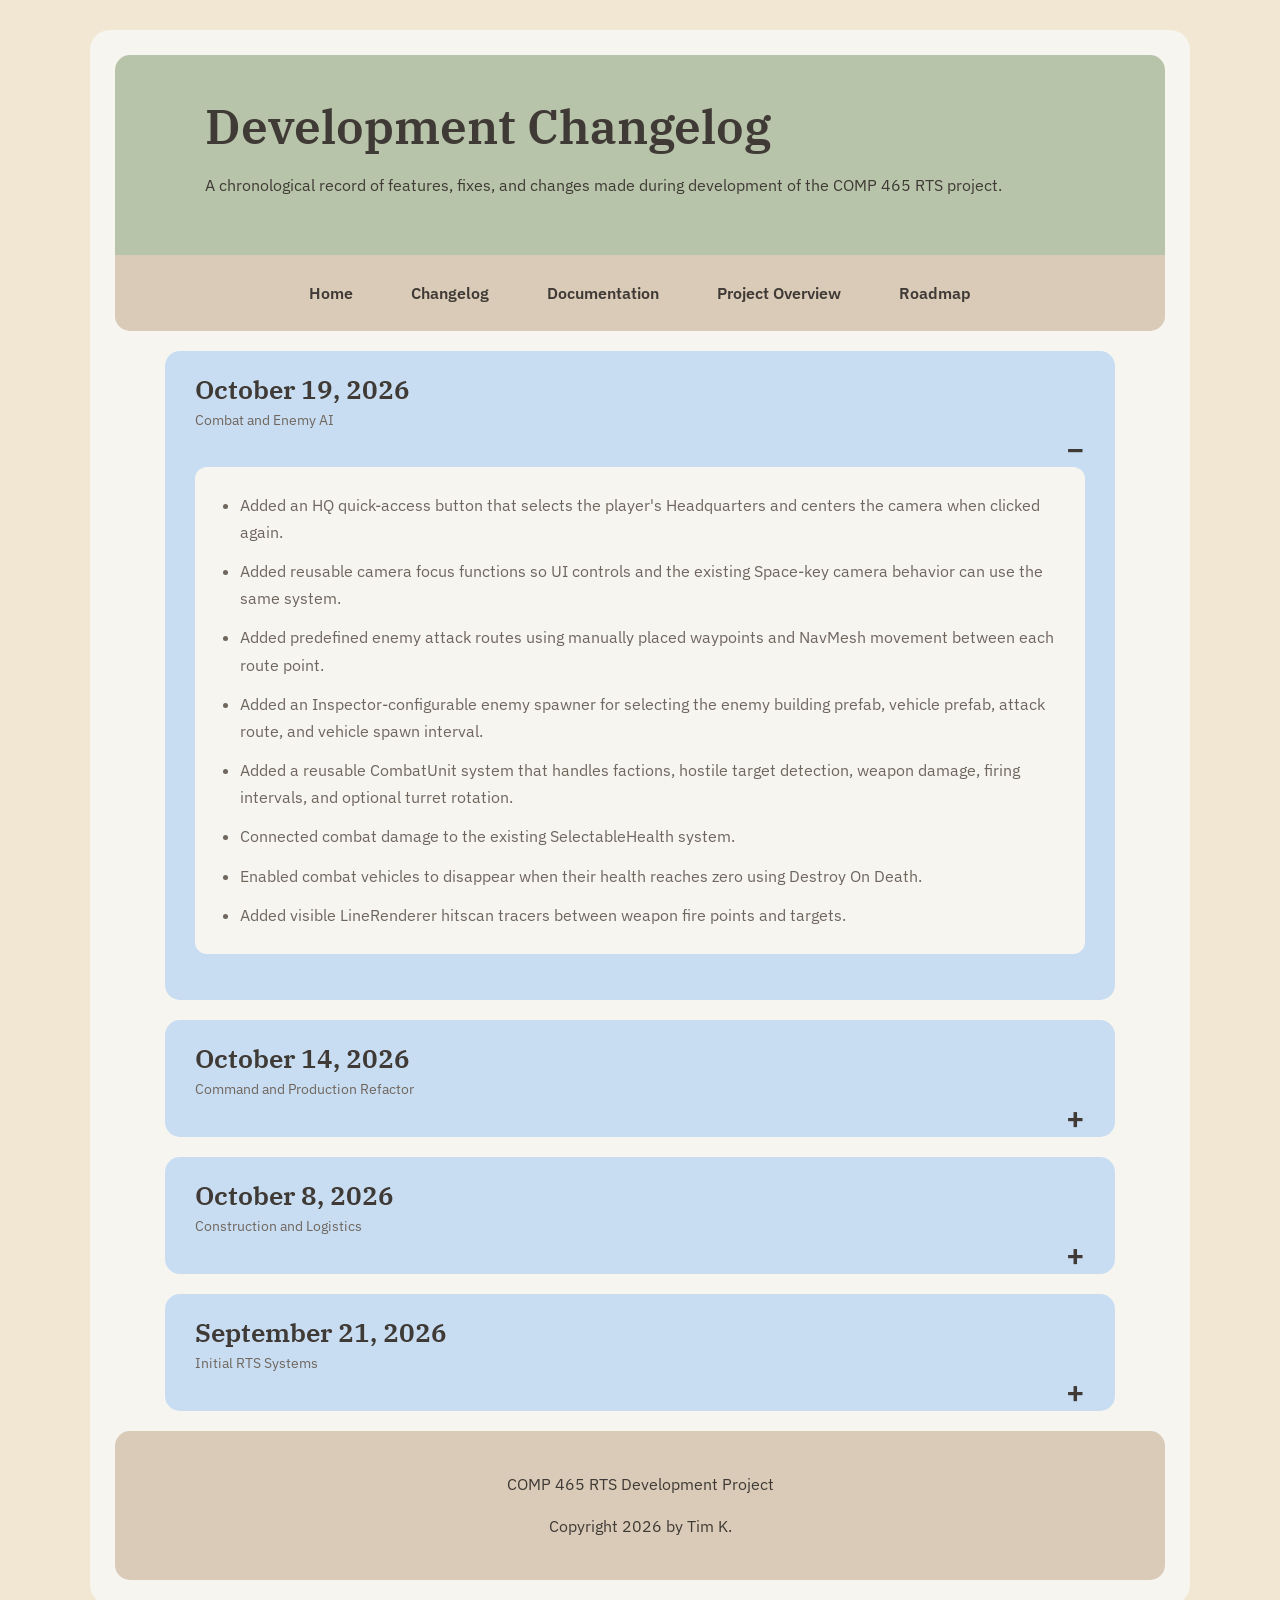
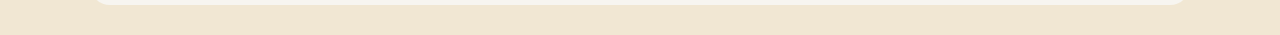
==== changelog.html @ a1710e66 "Add files via upload" ====
<!doctype html>
<html lang="en">
  <head>
    <meta charset="UTF-8" />
    <meta name="viewport" content="width=device-width, initial-scale=1.0" />

    <title>COMP 465 RTS | Changelog</title>

    <link rel="preconnect" href="https://fonts.googleapis.com" />
    <link rel="preconnect" href="https://fonts.gstatic.com" crossorigin />

    <link
      href="https://fonts.googleapis.com/css2?family=IBM+Plex+Sans:wght@400;600&family=IBM+Plex+Serif:wght@500;600&display=swap"
      rel="stylesheet"
    />

    <link rel="stylesheet" href="css/styles.css" />
  </head>

  <body>
    <div class="site-container">
      <header>
        <div class="content-wrap">
          <h1>Development Changelog</h1>

          <p>
            A chronological record of features, fixes, and changes made during
            development of the COMP 465 RTS project.
          </p>
        </div>
      </header>

      <nav>
        <a href="index.html">Home</a>
        <a href="changelog.html">Changelog</a>
        <a href="documentation.html">Documentation</a>
        <a href="project.html">Project Overview</a>
        <a href="roadmap.html">Roadmap</a>
      </nav>

      <main class="page-content">
        <!-- October 19, 2026 -->
        <details class="date-entry" open>
          <summary>
            October 19, 2026
            <span class="date-description">Combat and Enemy AI</span>
          </summary>

          <div class="date-content">
            <ul class="change-list">
              <li>
                Added an HQ quick-access button that selects the player's
                Headquarters and centers the camera when clicked again.
              </li>

              <li>
                Added reusable camera focus functions so UI controls and the
                existing Space-key camera behavior can use the same system.
              </li>

              <li>
                Added predefined enemy attack routes using manually placed
                waypoints and NavMesh movement between each route point.
              </li>

              <li>
                Added an Inspector-configurable enemy spawner for selecting the
                enemy building prefab, vehicle prefab, attack route, and vehicle
                spawn interval.
              </li>

              <li>
                Added a reusable CombatUnit system that handles factions,
                hostile target detection, weapon damage, firing intervals, and
                optional turret rotation.
              </li>

              <li>
                Connected combat damage to the existing SelectableHealth system.
              </li>

              <li>
                Enabled combat vehicles to disappear when their health reaches
                zero using Destroy On Death.
              </li>

              <li>
                Added visible LineRenderer hitscan tracers between weapon fire
                points and targets.
              </li>
            </ul>
          </div>
        </details>

        <!-- October 14, 2026 -->
        <details class="date-entry">
          <summary>
            October 14, 2026
            <span class="date-description"
              >Command and Production Refactor</span
            >
          </summary>

          <div class="date-content">
            <ul class="change-list">
              <li>
                Reworked the command system so the CommandPanelManager only
                manages the shared 3×4 command panel.
              </li>

              <li>
                Added unit-specific command components such as HumveeCommands,
                HDTCommands, FuelTruckCommands, and production-building command
                scripts.
              </li>

              <li>
                Added reusable VehicleCommandsBase and
                ProductionBuildingCommandsBase classes.
              </li>

              <li>
                Refactored VehicleConstruction into a reusable construction
                component instead of storing individual building prefabs in the
                central command manager.
              </li>

              <li>
                Added a reusable BuildingProductionQueue with production time,
                manpower requirements, and physical resource costs.
              </li>

              <li>Added rally-point support to production buildings.</li>

              <li>
                Added production progress and queue information to the selected
                object information panel.
              </li>

              <li>
                Added SelectableInfoData and SelectableHealth components for
                reusable unit and building information.
              </li>

              <li>
                Removed obsolete individual production wrapper scripts after
                converting production buildings to the reusable queue system.
              </li>
            </ul>
          </div>
        </details>

        <!-- October 8, 2026 -->
        <details class="date-entry">
          <summary>
            October 8, 2026
            <span class="date-description">Construction and Logistics</span>
          </summary>

          <div class="date-content">
            <ul class="change-list">
              <li>
                Added a 10×10 world grid for building placement and grid-cell
                occupancy tracking.
              </li>

              <li>
                Added building ghost previews with valid and invalid placement
                feedback.
              </li>

              <li>
                Added vehicle-based construction where the selected vehicle
                drives to the construction location before completing the
                building.
              </li>

              <li>
                Added queued construction orders using Shift-click placement.
              </li>

              <li>
                Added NavMeshObstacle carving to completed buildings while
                keeping placement ghosts non-blocking.
              </li>

              <li>
                Added specialized resource warehouses for Wood, Metal,
                Electronics, Fuel, Water, and Food.
              </li>

              <li>
                Added physical vehicle cargo and warehouse transfer points.
              </li>

              <li>
                Added persistent vehicle logistics routes with visible route
                markers.
              </li>

              <li>
                Added physical resource nodes that vehicles can load resources
                from.
              </li>

              <li>
                Added the top resource display showing stored and in-transit
                physical resources.
              </li>

              <li>
                Added resource hover information showing where stored and
                transported resources are currently located.
              </li>

              <li>
                Added manpower capacity and Barracks-based manpower expansion.
              </li>
            </ul>
          </div>
        </details>

        <!-- September 21, 2026 -->
        <details class="date-entry">
          <summary>
            September 21, 2026
            <span class="date-description">Initial RTS Systems</span>
          </summary>

          <div class="date-content">
            <ul class="change-list">
              <li>
                Created the initial COMP 465 RTS Unity project and playable
                scene.
              </li>

              <li>
                Added RTS camera movement using arrow keys and screen-edge
                scrolling.
              </li>

              <li>
                Added camera zoom and Space-key camera focusing on selected
                units.
              </li>

              <li>Added a baked NavMesh for vehicle movement.</li>

              <li>Added the first controllable Truck vehicle.</li>

              <li>Added single-click and drag-box unit selection.</li>

              <li>
                Added visual selection indicators for selected units and
                buildings.
              </li>

              <li>Added the Headquarters as the first selectable building.</li>

              <li>
                Added early Headquarters vehicle production and rally-point
                functionality.
              </li>

              <li>
                Added the first fixed 3×4 RTS command panel using QWER, ASDF,
                and ZXCV hotkeys.
              </li>
            </ul>
          </div>
        </details>
      </main>

      <footer>
        <div class="content-wrap">
          <p>COMP 465 RTS Development Project</p>
          <p>Copyright 2026 by Tim K.</p>
        </div>
      </footer>
    </div>
  </body>
</html>
---- css/styles.css ----
/*
Color Palette

#C9DDF2 - Ocean Blue
#D9CBB8 - Sand
#B8C4A9 - Sage
#C9A89A - Dusty Clay
#F1E7D3 - Cream
#F7F5F0 - Soft Off-White
*/

/* Global styles
------------------------------------ */

html {
  box-sizing: border-box;
}

*,
*:before,
*:after {
  box-sizing: inherit;
}

body {
  margin: 0;
  padding: 30px;

  font-family: "IBM Plex Sans", sans-serif;

  color: #6f665e;
  background: #f1e7d3;
}

.site-container {
  background: #f7f5f0;

  padding: 25px;

  border-radius: 20px;

  max-width: 1100px;

  margin: 0 auto;
}

.content-wrap {
  max-width: 950px;

  margin: 0 auto;

  padding: 40px;

  overflow: hidden;
}

/* Text
------------------------------------ */

h1,
h2,
h3 {
  font-family: "IBM Plex Serif", serif;
}

h1 {
  font-size: 3em;
  font-weight: 600;

  margin-top: 0;
}

h2 {
  font-size: 2em;
  font-weight: 500;

  margin-top: 0;
}

h3 {
  font-weight: 600;
}

p {
  line-height: 1.6;
}

a {
  color: #4f6679;
}

a:hover {
  color: #2f4558;
}

/* Header
------------------------------------ */

header {
  background: #b8c4a9;

  color: #3f3a35;

  border-radius: 15px 15px 0 0;
}

header h1,
header h2 {
  margin-bottom: 10px;
}

/* Development Notices
------------------------------------ */

.ai-notice,
.purpose-notice {
  margin-top: 20px;
  margin-bottom: 20px;

  background: #f7f5f0;

  border-radius: 12px;
}

.notice-content {
  padding: 25px 30px;
}

.notice-content h2 {
  margin-top: 0;
  margin-bottom: 12px;

  color: #3f3a35;
}

.notice-content p:last-child {
  margin-bottom: 0;
}

/* AI-Assisted Development Notice */

.ai-notice {
  border: 6px solid #a83232;
}

.ai-notice h2 {
  color: #8f2929;
}

/* Project Purpose Notice */

.purpose-notice {
  border: 5px solid #d29419;
}

.purpose-notice h2 {
  color: #9a6810;
}

/* Navigation
------------------------------------ */

nav {
  background: #d9cbb8;

  text-align: center;

  padding: 15px;

  margin-bottom: 20px;

  border-radius: 0 0 15px 15px;
}

nav a {
  display: inline-block;

  margin: 5px 15px;

  padding: 8px 12px;

  text-decoration: none;

  font-weight: 600;

  color: #3f3a35;

  border-radius: 8px;
}

nav a:hover {
  background: #f7f5f0;
}

/* Main Sections
------------------------------------ */

section {
  margin-bottom: 20px;

  border-radius: 15px;
}

.welcome {
  background: #c9ddf2;
}

.links-section {
  background: #d9cbb8;
}

/* Collapsible Date Sections
------------------------------------ */

.page-content {
  max-width: 950px;
  margin: 20px auto;
}

.date-entry {
  background: #c9ddf2;

  margin-bottom: 20px;

  border-radius: 15px;

  overflow: hidden;
}

.date-entry summary {
  cursor: pointer;

  padding: 22px 30px;

  font-family: "IBM Plex Serif", serif;

  font-size: 1.6em;

  font-weight: 600;

  color: #3f3a35;

  list-style: none;

  user-select: none;
}

.date-entry summary::-webkit-details-marker {
  display: none;
}

.date-entry summary::after {
  content: "+";

  float: right;

  font-family: "IBM Plex Sans", sans-serif;

  font-size: 1.2em;

  font-weight: 600;
}

.date-entry[open] summary::after {
  content: "−";
}

.date-entry summary:hover {
  background: rgba(255, 255, 255, 0.25);
}

.date-description {
  display: block;

  margin-top: 5px;

  font-family: "IBM Plex Sans", sans-serif;

  font-size: 0.55em;

  font-weight: 400;

  color: #6f665e;
}

.date-content {
  padding: 0 30px 30px;
}

/* Documentation Feature Sections
------------------------------------ */

.feature {
  background: #f7f5f0;

  padding: 25px;

  margin-top: 20px;

  border-radius: 12px;
}

.feature:first-child {
  margin-top: 0;
}

.feature h3 {
  margin-top: 0;

  color: #3f3a35;
}

/* Changelog
------------------------------------ */

.change-list {
  background: #f7f5f0;

  padding: 25px 25px 25px 45px;

  border-radius: 12px;

  line-height: 1.7;
}

.change-list li {
  margin-bottom: 12px;
}

.change-list li:last-child {
  margin-bottom: 0;
}

/* Homepage Cards
------------------------------------ */

.page-links {
  display: flex;

  gap: 20px;

  flex-wrap: wrap;
}

.page-card {
  flex: 1;

  min-width: 220px;

  padding: 20px;

  background: #f7f5f0;

  border-radius: 12px;

  text-decoration: none;

  color: #6f665e;

  transition:
    transform 0.15s ease,
    box-shadow 0.15s ease;
}

.page-card:hover {
  transform: translateY(-3px);

  box-shadow: 0 5px 12px rgba(0, 0, 0, 0.12);
}

.page-card h3 {
  margin-top: 0;
}

/* Changelog
------------------------------------ */

.changelog {
  background: #c9ddf2;
}

.change-list {
  line-height: 1.7;
}

.change-list li {
  margin-bottom: 12px;
}

/* Documentation
------------------------------------ */

.documentation-cycle {
  background: #c9ddf2;
}

.feature {
  background: #f7f5f0;

  padding: 25px;

  margin-top: 20px;

  border-radius: 12px;
}

.feature h3 {
  margin-top: 0;

  font-size: 1.4em;

  color: #3f3a35;
}

/* Project Overview
------------------------------------ */

.project-section {
  background: #c9ddf2;
}

.project-section.alternate {
  background: #d9cbb8;
}

.project-section ul {
  line-height: 1.8;
}

/* Roadmap
------------------------------------ */

.roadmap-entry {
  margin-bottom: 20px;

  border-radius: 15px;

  overflow: hidden;
}

.roadmap-entry summary {
  cursor: pointer;

  padding: 22px 30px;

  font-family: "IBM Plex Serif", serif;

  font-size: 1.6em;

  font-weight: 600;

  color: #3f3a35;

  list-style: none;

  user-select: none;
}

.roadmap-entry summary::-webkit-details-marker {
  display: none;
}

.roadmap-entry summary::after {
  content: "+";

  float: right;

  font-family: "IBM Plex Sans", sans-serif;

  font-size: 1.2em;
}

.roadmap-entry[open] summary::after {
  content: "−";
}

.roadmap-entry summary:hover {
  background: rgba(255, 255, 255, 0.25);
}

.roadmap-content {
  padding: 0 30px 30px;
}

.roadmap-item {
  background: #f7f5f0;

  padding: 20px 25px;

  margin-top: 15px;

  border-radius: 12px;
}

.roadmap-item:first-child {
  margin-top: 0;
}

.roadmap-item h3 {
  margin-top: 0;

  margin-bottom: 8px;

  color: #3f3a35;
}

.roadmap-item p {
  margin-bottom: 0;
}

/* Roadmap Categories */

.completed-entry {
  background: #b8c4a9;
}

.progress-entry {
  background: #c9ddf2;
}

.priority-entry {
  background: #d9cbb8;
}

.backlog-entry {
  background: #c9ddf2;
}

.future-entry {
  background: #c9a89a;
}

/* Footer
------------------------------------ */

footer {
  background: #d9cbb8;

  color: #3f3a35;

  text-align: center;

  border-radius: 15px;

  margin-bottom: 0;
}

footer .content-wrap {
  padding-top: 25px;
  padding-bottom: 25px;
}

/* Responsive Layout
------------------------------------ */

@media screen and (max-width: 700px) {
  body {
    padding: 10px;
  }

  .site-container {
    padding: 12px;
  }

  .content-wrap {
    padding: 25px;
  }

  h1 {
    font-size: 2.2em;
  }

  h2 {
    font-size: 1.6em;
  }

  nav a {
    display: block;

    margin: 5px 0;
  }

  .page-links {
    display: block;
  }

  .page-card {
    display: block;

    margin-bottom: 15px;
  }
}
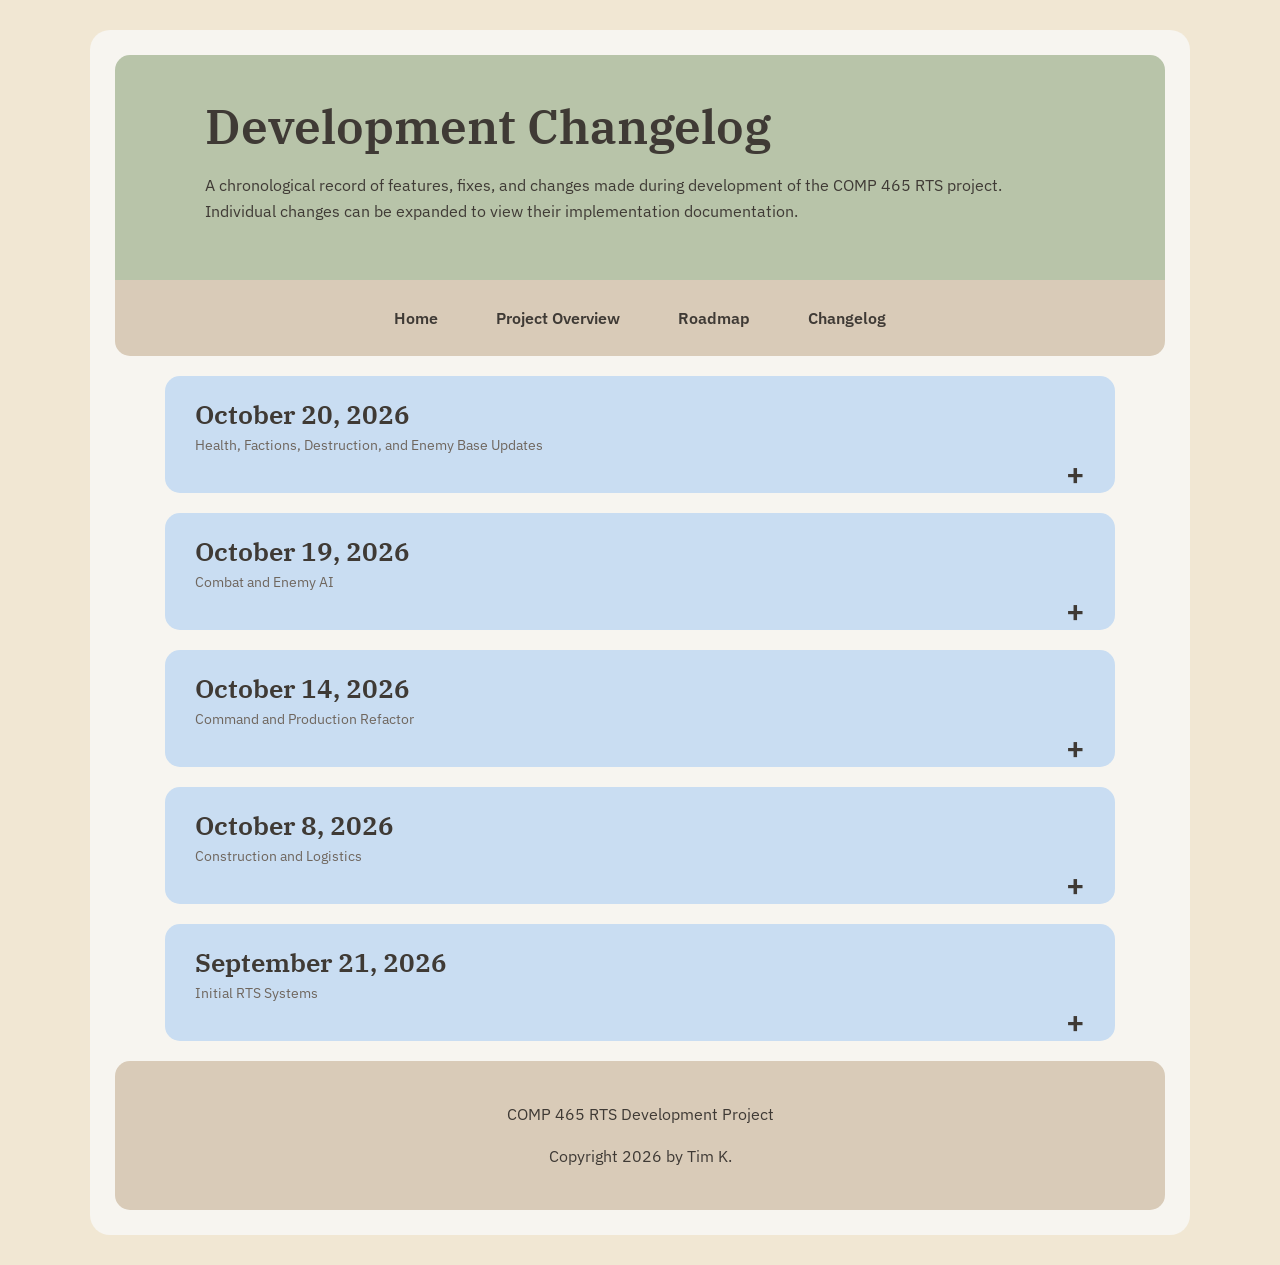
==== commit 430d6ee8: "Combine changelog and implementation docs Move feature documentation into expandable changelog entri" ====
--- a/changelog.html
+++ b/changelog.html
@@ -15,6 +15,58 @@
     />
 
     <link rel="stylesheet" href="css/styles.css" />
+
+    <style>
+      .change-entry {
+        background: #f7f5f0;
+        margin-top: 15px;
+        border-radius: 12px;
+        overflow: hidden;
+      }
+
+      .change-entry:first-child {
+        margin-top: 0;
+      }
+
+      .date-entry .change-entry > summary {
+        padding: 18px 20px;
+        font-family: "IBM Plex Sans", sans-serif;
+        font-size: 1.05em;
+        font-weight: 600;
+        color: #3f3a35;
+        cursor: pointer;
+        list-style: none;
+      }
+
+      .date-entry .change-entry > summary::-webkit-details-marker {
+        display: none;
+      }
+
+      .date-entry .change-entry > summary::after {
+        content: "+";
+        float: right;
+        font-family: "IBM Plex Sans", sans-serif;
+        font-size: 1.1em;
+        font-weight: 600;
+      }
+
+      .date-entry .change-entry[open] > summary::after {
+        content: "−";
+      }
+
+      .date-entry .change-entry > summary:hover {
+        background: rgba(201, 221, 242, 0.3);
+      }
+
+      .change-documentation {
+        padding: 0 20px 20px;
+        line-height: 1.7;
+      }
+
+      .change-documentation p:last-child {
+        margin-bottom: 0;
+      }
+    </style>
   </head>
 
   <body>
@@ -25,70 +77,407 @@
 
           <p>
             A chronological record of features, fixes, and changes made during
-            development of the COMP 465 RTS project.
+            development of the COMP 465 RTS project. Individual changes can be
+            expanded to view their implementation documentation.
           </p>
         </div>
       </header>
 
       <nav>
         <a href="index.html">Home</a>
-        <a href="changelog.html">Changelog</a>
-        <a href="documentation.html">Documentation</a>
         <a href="project.html">Project Overview</a>
         <a href="roadmap.html">Roadmap</a>
+        <a href="changelog.html">Changelog</a>
       </nav>
 
       <main class="page-content">
+        <!-- October 20, 2026 -->
+        <details class="date-entry">
+          <summary>
+            October 20, 2026
+            <span class="date-description">
+              Health, Factions, Destruction, and Enemy Base Updates
+            </span>
+          </summary>
+
+          <div class="date-content">
+            <details class="change-entry">
+              <summary>Added World-Space Health Bars</summary>
+
+              <div class="change-documentation">
+                <p>
+                  Vehicles and buildings now use reusable world-space health
+                  bars connected to SelectableHealth.
+                </p>
+
+                <p>
+                  Health bars remain hidden while an object is at full health
+                  and automatically appear after the object takes damage. The
+                  remaining health is displayed in green while missing health is
+                  displayed in red.
+                </p>
+
+                <p>
+                  The bars use a World Space Canvas and remain horizontally
+                  aligned with the camera so they are readable throughout the
+                  battlefield.
+                </p>
+              </div>
+            </details>
+
+            <details class="change-entry">
+              <summary>Updated Selected Object Health Display</summary>
+
+              <div class="change-documentation">
+                <p>
+                  The SelectedInfoPanel health display was updated to use the
+                  same red and green health representation as the world-space
+                  health bars.
+                </p>
+
+                <p>
+                  The green health image now changes width using RectTransform
+                  anchors instead of Unity's Filled Image mode. This allows the
+                  cleaner UISprite using the Simple image type to be retained.
+                </p>
+              </div>
+            </details>
+
+            <details class="change-entry">
+              <summary>Updated Production Progress Bar</summary>
+
+              <div class="change-documentation">
+                <p>
+                  The production progress bar now uses the same anchor-based
+                  resizing approach as the health interface.
+                </p>
+
+                <p>
+                  This allows the production fill to use a Simple UISprite
+                  instead of changing back to Unity's Filled image type during
+                  runtime.
+                </p>
+              </div>
+            </details>
+
+            <details class="change-entry">
+              <summary>Moved Faction Ownership to SelectableUnit</summary>
+
+              <div class="change-documentation">
+                <p>
+                  Faction ownership was moved out of CombatUnit and into
+                  SelectableUnit.
+                </p>
+
+                <p>
+                  Every selectable object can now be assigned to the Player,
+                  Enemy, or Neutral faction regardless of whether that object
+                  has combat capabilities.
+                </p>
+
+                <p>
+                  This separates ownership from combat behavior. CombatUnit now
+                  represents whether an object can fight, while SelectableUnit
+                  determines who owns the object.
+                </p>
+              </div>
+            </details>
+
+            <details class="change-entry">
+              <summary>Added Enemy and Neutral Selection Rules</summary>
+
+              <div class="change-documentation">
+                <p>
+                  Enemy and Neutral objects can now be selected and inspected by
+                  the player without becoming controllable.
+                </p>
+
+                <p>
+                  CommandPanelManager prevents non-player objects from exposing
+                  player commands, while UnitCommandManager filters movement,
+                  logistics, and route commands so only Player-owned vehicles
+                  respond.
+                </p>
+
+                <p>
+                  Resource nodes can therefore remain Neutral, enemy vehicles
+                  can be inspected, and enemy buildings can use the same
+                  selection system as player structures.
+                </p>
+              </div>
+            </details>
+
+            <details class="change-entry">
+              <summary>Expanded Combat Targeting to Buildings</summary>
+
+              <div class="change-documentation">
+                <p>
+                  Combat targeting no longer requires the target to also have a
+                  CombatUnit component.
+                </p>
+
+                <p>
+                  A valid target now uses SelectableHealth and SelectableUnit.
+                  CombatUnit checks the faction stored on SelectableUnit to
+                  determine whether the object is hostile.
+                </p>
+
+                <p>
+                  This allows enemy vehicles to attack Player-owned buildings
+                  without giving every building a weapon or CombatUnit
+                  component.
+                </p>
+              </div>
+            </details>
+
+            <details class="change-entry">
+              <summary>Added Manpower Release When Units Are Destroyed</summary>
+
+              <div class="change-documentation">
+                <p>
+                  Produced units now receive manpower tracking when production
+                  completes.
+                </p>
+
+                <p>
+                  When one of those units is destroyed, its manpower cost is
+                  removed from manpowerUsed. This returns the consumed manpower
+                  capacity to the player.
+                </p>
+
+                <p>
+                  Enemy-spawned units do not use the Player manpower system
+                  because they are not registered through the Player production
+                  queue.
+                </p>
+              </div>
+            </details>
+
+            <details class="change-entry">
+              <summary>
+                Updated Barracks Destruction and Manpower Capacity
+              </summary>
+
+              <div class="change-documentation">
+                <p>
+                  Barracks now remove their manpower-cap increase when they are
+                  destroyed.
+                </p>
+
+                <p>
+                  ResourceManager was also updated so the manpower cap can fall
+                  below currently used manpower. Existing units remain alive,
+                  but additional production is blocked until manpower usage
+                  falls back below the available capacity.
+                </p>
+
+                <p>
+                  For example, destroying a Barracks while using 22 manpower can
+                  immediately change the display from 22 / 22 to 22 / 12.
+                </p>
+              </div>
+            </details>
+
+            <details class="change-entry">
+              <summary>Verified Resource Cleanup on Destruction</summary>
+
+              <div class="change-documentation">
+                <p>
+                  Destruction behavior was tested for both cargo vehicles and
+                  resource warehouses.
+                </p>
+
+                <p>
+                  Resources carried by a destroyed vehicle are automatically
+                  removed from the top bar's In Transit total because the
+                  VehicleCargo object no longer exists.
+                </p>
+
+                <p>
+                  Resources stored inside a destroyed warehouse are likewise
+                  removed from the Stored resource totals.
+                </p>
+              </div>
+            </details>
+
+            <details class="change-entry">
+              <summary>
+                Converted Enemy Spawner Into a Destructible Building
+              </summary>
+
+              <div class="change-documentation">
+                <p>
+                  EnemySpawner was moved onto the enemy production building
+                  itself instead of existing as a separate object that creates a
+                  building.
+                </p>
+
+                <p>
+                  The building continuously produces enemy vehicles and assigns
+                  them to the configured EnemyAttackRoute.
+                </p>
+
+                <p>
+                  When the building reaches zero health, spawning stops. If
+                  Destroy On Death is enabled, destroying the building also
+                  destroys the EnemySpawner component with it. Enemy vehicles
+                  that were already created continue following their assigned
+                  attack route.
+                </p>
+              </div>
+            </details>
+
+            <details class="change-entry">
+              <summary>Updated Weapon Tracer Material</summary>
+
+              <div class="change-documentation">
+                <p>
+                  The combat tracer was updated to use a compatible Universal
+                  Render Pipeline material.
+                </p>
+
+                <p>
+                  The corrected material prevents the LineRenderer from
+                  appearing magenta when its shader is unsupported. The current
+                  weapon tracer is displayed in yellow.
+                </p>
+              </div>
+            </details>
+          </div>
+        </details>
+
         <!-- October 19, 2026 -->
-        <details class="date-entry" open>
+        <details class="date-entry">
           <summary>
             October 19, 2026
             <span class="date-description">Combat and Enemy AI</span>
           </summary>
 
           <div class="date-content">
-            <ul class="change-list">
-              <li>
-                Added an HQ quick-access button that selects the player's
-                Headquarters and centers the camera when clicked again.
-              </li>
-
-              <li>
-                Added reusable camera focus functions so UI controls and the
-                existing Space-key camera behavior can use the same system.
-              </li>
-
-              <li>
-                Added predefined enemy attack routes using manually placed
-                waypoints and NavMesh movement between each route point.
-              </li>
-
-              <li>
-                Added an Inspector-configurable enemy spawner for selecting the
-                enemy building prefab, vehicle prefab, attack route, and vehicle
-                spawn interval.
-              </li>
-
-              <li>
-                Added a reusable CombatUnit system that handles factions,
-                hostile target detection, weapon damage, firing intervals, and
-                optional turret rotation.
-              </li>
-
-              <li>
-                Connected combat damage to the existing SelectableHealth system.
-              </li>
-
-              <li>
-                Enabled combat vehicles to disappear when their health reaches
-                zero using Destroy On Death.
-              </li>
-
-              <li>
-                Added visible LineRenderer hitscan tracers between weapon fire
-                points and targets.
-              </li>
-            </ul>
+            <details class="change-entry">
+              <summary>Added Headquarters Quick Access</summary>
+
+              <div class="change-documentation">
+                <p>
+                  A quick-access button was added to the bottom HUD to provide
+                  faster access to the player's Headquarters.
+                </p>
+
+                <p>
+                  The first click searches UnitSelectionManager for a selectable
+                  Headquarters and makes it the active selection. If the
+                  Headquarters is already the only selected object, clicking the
+                  button again centers the RTS camera on it.
+                </p>
+
+                <p>
+                  RTSCameraController was updated with reusable focus methods so
+                  both UI buttons and the existing Space-key behavior can use
+                  the same camera-centering system.
+                </p>
+              </div>
+            </details>
+
+            <details class="change-entry">
+              <summary>Added Enemy Attack Routes</summary>
+
+              <div class="change-documentation">
+                <p>
+                  A predefined enemy attack-route system was added to provide
+                  reliable long-distance enemy movement.
+                </p>
+
+                <p>
+                  EnemyAttackRoute reads child waypoint objects in Hierarchy
+                  order. EnemyRouteFollower then moves a NavMeshAgent from one
+                  waypoint to the next until the route is complete.
+                </p>
+
+                <p>
+                  This allows the overall strategic path to be manually defined
+                  while still allowing NavMesh to handle smaller navigation
+                  decisions between route points.
+                </p>
+              </div>
+            </details>
+
+            <details class="change-entry">
+              <summary>Added Enemy Vehicle Spawning</summary>
+
+              <div class="change-documentation">
+                <p>
+                  EnemySpawner was introduced to continuously generate enemy
+                  vehicle forces at a configurable interval.
+                </p>
+
+                <p>
+                  When a vehicle is instantiated, the spawner finds its
+                  EnemyRouteFollower and assigns the configured
+                  EnemyAttackRoute.
+                </p>
+              </div>
+            </details>
+
+            <details class="change-entry">
+              <summary>Added the CombatUnit System</summary>
+
+              <div class="change-documentation">
+                <p>
+                  CombatUnit was created as a reusable combat component for
+                  armed units.
+                </p>
+
+                <p>
+                  It handles hostile target detection, weapon timing, damage,
+                  targeting range, optional turret rotation, and weapon tracer
+                  display.
+                </p>
+
+                <p>
+                  Units periodically search nearby colliders and select the
+                  closest valid hostile target within range.
+                </p>
+              </div>
+            </details>
+
+            <details class="change-entry">
+              <summary>Connected Combat to SelectableHealth</summary>
+
+              <div class="change-documentation">
+                <p>
+                  Combat uses the existing SelectableHealth component rather
+                  than maintaining a separate combat health system.
+                </p>
+
+                <p>
+                  Weapon attacks call TakeDamage on the target. Objects with
+                  Destroy On Death enabled are destroyed when their health
+                  reaches zero.
+                </p>
+              </div>
+            </details>
+
+            <details class="change-entry">
+              <summary>Added Weapon Tracers</summary>
+
+              <div class="change-documentation">
+                <p>
+                  A LineRenderer tracer was added to make automatic weapon fire
+                  easier to identify.
+                </p>
+
+                <p>
+                  Damage is applied immediately to the selected target while the
+                  LineRenderer briefly displays the path between the weapon's
+                  FirePoint and the target.
+                </p>
+
+                <p>
+                  Tracer width and duration are Inspector-adjustable so future
+                  weapons can use different visual characteristics.
+                </p>
+              </div>
+            </details>
           </div>
         </details>
 
@@ -96,57 +485,108 @@
         <details class="date-entry">
           <summary>
             October 14, 2026
-            <span class="date-description"
-              >Command and Production Refactor</span
-            >
+            <span class="date-description">
+              Command and Production Refactor
+            </span>
           </summary>
 
           <div class="date-content">
-            <ul class="change-list">
-              <li>
-                Reworked the command system so the CommandPanelManager only
-                manages the shared 3×4 command panel.
-              </li>
-
-              <li>
-                Added unit-specific command components such as HumveeCommands,
-                HDTCommands, FuelTruckCommands, and production-building command
-                scripts.
-              </li>
-
-              <li>
-                Added reusable VehicleCommandsBase and
-                ProductionBuildingCommandsBase classes.
-              </li>
-
-              <li>
-                Refactored VehicleConstruction into a reusable construction
-                component instead of storing individual building prefabs in the
-                central command manager.
-              </li>
-
-              <li>
-                Added a reusable BuildingProductionQueue with production time,
-                manpower requirements, and physical resource costs.
-              </li>
-
-              <li>Added rally-point support to production buildings.</li>
-
-              <li>
-                Added production progress and queue information to the selected
-                object information panel.
-              </li>
-
-              <li>
-                Added SelectableInfoData and SelectableHealth components for
-                reusable unit and building information.
-              </li>
-
-              <li>
-                Removed obsolete individual production wrapper scripts after
-                converting production buildings to the reusable queue system.
-              </li>
-            </ul>
+            <details class="change-entry">
+              <summary>Refactored the Command System</summary>
+
+              <div class="change-documentation">
+                <p>
+                  CommandPanelManager was reorganized so the central manager
+                  only handles the shared 3×4 command grid and keyboard input.
+                </p>
+
+                <p>
+                  Individual selectable objects provide their own available
+                  commands through components such as HumveeCommands,
+                  HDTCommands, FuelTruckCommands, and production-building
+                  command scripts.
+                </p>
+
+                <p>
+                  Shared behavior is provided through VehicleCommandsBase and
+                  ProductionBuildingCommandsBase.
+                </p>
+              </div>
+            </details>
+
+            <details class="change-entry">
+              <summary>Added Reusable Vehicle Construction</summary>
+
+              <div class="change-documentation">
+                <p>
+                  VehicleConstruction was converted into a generic reusable
+                  construction component.
+                </p>
+
+                <p>
+                  Individual vehicle command scripts now contain references to
+                  the structures that vehicle is permitted to construct. This
+                  prevents the central command system from containing references
+                  to every building in the game.
+                </p>
+              </div>
+            </details>
+
+            <details class="change-entry">
+              <summary>Added BuildingProductionQueue</summary>
+
+              <div class="change-documentation">
+                <p>
+                  BuildingProductionQueue was created as a reusable production
+                  system for Headquarters and other production buildings.
+                </p>
+
+                <p>
+                  Each production option can define its prefab, production time,
+                  manpower requirement, and physical resource costs. Resources
+                  and manpower are reserved or spent when production is queued.
+                </p>
+
+                <p>
+                  Completed units spawn at the configured production point and
+                  can automatically move toward the building's rally point.
+                </p>
+              </div>
+            </details>
+
+            <details class="change-entry">
+              <summary>Expanded Selected Object Information</summary>
+
+              <div class="change-documentation">
+                <p>
+                  The bottom information panel was expanded to display reusable
+                  information for vehicles, buildings, resources, health, cargo,
+                  and production.
+                </p>
+
+                <p>
+                  Production buildings display the item currently being built,
+                  percentage completion, progress, and queued production count.
+                </p>
+              </div>
+            </details>
+
+            <details class="change-entry">
+              <summary>Added Reusable Selection Data and Health</summary>
+
+              <div class="change-documentation">
+                <p>
+                  SelectableInfoData and SelectableHealth were added as reusable
+                  components for selectable game objects.
+                </p>
+
+                <p>
+                  These systems provide common display information and health
+                  behavior without requiring each unit or building type to
+                  implement its own version.
+                </p>
+              </div>
+            </details>
           </div>
         </details>
 
@@ -158,65 +598,176 @@
           </summary>
 
           <div class="date-content">
-            <ul class="change-list">
-              <li>
-                Added a 10×10 world grid for building placement and grid-cell
-                occupancy tracking.
-              </li>
-
-              <li>
-                Added building ghost previews with valid and invalid placement
-                feedback.
-              </li>
-
-              <li>
-                Added vehicle-based construction where the selected vehicle
-                drives to the construction location before completing the
-                building.
-              </li>
-
-              <li>
-                Added queued construction orders using Shift-click placement.
-              </li>
-
-              <li>
-                Added NavMeshObstacle carving to completed buildings while
-                keeping placement ghosts non-blocking.
-              </li>
-
-              <li>
-                Added specialized resource warehouses for Wood, Metal,
-                Electronics, Fuel, Water, and Food.
-              </li>
-
-              <li>
-                Added physical vehicle cargo and warehouse transfer points.
-              </li>
-
-              <li>
-                Added persistent vehicle logistics routes with visible route
-                markers.
-              </li>
-
-              <li>
-                Added physical resource nodes that vehicles can load resources
-                from.
-              </li>
-
-              <li>
-                Added the top resource display showing stored and in-transit
-                physical resources.
-              </li>
-
-              <li>
-                Added resource hover information showing where stored and
-                transported resources are currently located.
-              </li>
-
-              <li>
-                Added manpower capacity and Barracks-based manpower expansion.
-              </li>
-            </ul>
+            <details class="change-entry">
+              <summary>Added Grid-Based Construction</summary>
+
+              <div class="change-documentation">
+                <p>
+                  A 10×10 world grid was added for structure placement.
+                  GridManager converts world positions into grid coordinates,
+                  snaps structures to cell centers, and tracks occupied and
+                  reserved cells.
+                </p>
+
+                <p>
+                  Building placement uses a ghost preview before construction.
+                  Valid and invalid positions use different preview materials.
+                </p>
+              </div>
+            </details>
+
+            <details class="change-entry">
+              <summary>Added Vehicle Construction Orders</summary>
+
+              <div class="change-documentation">
+                <p>
+                  Buildings are constructed using Player vehicles instead of
+                  appearing immediately after placement.
+                </p>
+
+                <p>
+                  A vehicle receives a construction order and moves toward the
+                  selected build location. Shift-based placement allows
+                  additional construction orders to be queued.
+                </p>
+              </div>
+            </details>
+
+            <details class="change-entry">
+              <summary>Added NavMeshObstacle Building Carving</summary>
+
+              <div class="change-documentation">
+                <p>
+                  Completed buildings use NavMeshObstacle carving so vehicles
+                  navigate around finished structures.
+                </p>
+
+                <p>
+                  Placement ghosts keep their obstacles disabled so temporary
+                  previews do not block navigation.
+                </p>
+              </div>
+            </details>
+
+            <details class="change-entry">
+              <summary>Added Specialized Resource Warehouses</summary>
+
+              <div class="change-documentation">
+                <p>
+                  Physical resource storage was moved into specialized warehouse
+                  buildings.
+                </p>
+
+                <p>
+                  Wood, Metal, Electronics, Fuel, Water, and Food can each be
+                  stored in warehouses configured for that resource type.
+                  Warehouse capacity and starting amounts are configurable.
+                </p>
+              </div>
+            </details>
+
+            <details class="change-entry">
+              <summary>Added Vehicle Cargo</summary>
+
+              <div class="change-documentation">
+                <p>
+                  VehicleCargo allows logistics vehicles to physically transport
+                  resources between resource nodes and warehouses.
+                </p>
+
+                <p>
+                  Vehicles can be configured to carry all resources or only
+                  selected resource types, with cargo capacity adjustable by
+                  vehicle.
+                </p>
+              </div>
+            </details>
+
+            <details class="change-entry">
+              <summary>Added Warehouse Transfer Points</summary>
+
+              <div class="change-documentation">
+                <p>
+                  Warehouse Shipping and Receiving points provide destinations
+                  for logistics vehicles to transfer physical resources.
+                </p>
+
+                <p>
+                  Cargo compatibility and warehouse resource types determine
+                  which resources can be transferred.
+                </p>
+              </div>
+            </details>
+
+            <details class="change-entry">
+              <summary>Added Persistent Logistics Routes</summary>
+
+              <div class="change-documentation">
+                <p>
+                  Persistent vehicle routes were added for repeated logistics
+                  operations.
+                </p>
+
+                <p>
+                  Routes can contain road waypoints, resource nodes, and
+                  warehouse transfer points. Route markers remain associated
+                  with the vehicle and can be shown when it is selected.
+                </p>
+              </div>
+            </details>
+
+            <details class="change-entry">
+              <summary>Added Physical Resource Nodes</summary>
+
+              <div class="change-documentation">
+                <p>
+                  Resource nodes provide physical materials that logistics
+                  vehicles can collect.
+                </p>
+
+                <p>
+                  Resource type, amount, capacity, refill behavior, and route
+                  stop position can be configured for each node.
+                </p>
+              </div>
+            </details>
+
+            <details class="change-entry">
+              <summary>Added Resource Top Bar and Hover Breakdown</summary>
+
+              <div class="change-documentation">
+                <p>
+                  The top HUD displays Money and the total amount of each
+                  physical resource currently owned.
+                </p>
+
+                <p>
+                  Physical totals include resources stored in warehouses and
+                  resources currently being transported by vehicles.
+                </p>
+
+                <p>
+                  Hover information provides a breakdown of the warehouses and
+                  vehicles currently holding each resource.
+                </p>
+              </div>
+            </details>
+
+            <details class="change-entry">
+              <summary>Added Manpower Capacity</summary>
+
+              <div class="change-documentation">
+                <p>
+                  A manpower system was added to limit the number of units the
+                  Player can field.
+                </p>
+
+                <p>
+                  Production options can require manpower, and structures such
+                  as the Barracks increase the available manpower cap.
+                </p>
+              </div>
+            </details>
           </div>
         </details>
 
@@ -228,45 +779,93 @@
           </summary>
 
           <div class="date-content">
-            <ul class="change-list">
-              <li>
-                Created the initial COMP 465 RTS Unity project and playable
-                scene.
-              </li>
-
-              <li>
-                Added RTS camera movement using arrow keys and screen-edge
-                scrolling.
-              </li>
-
-              <li>
-                Added camera zoom and Space-key camera focusing on selected
-                units.
-              </li>
-
-              <li>Added a baked NavMesh for vehicle movement.</li>
-
-              <li>Added the first controllable Truck vehicle.</li>
-
-              <li>Added single-click and drag-box unit selection.</li>
-
-              <li>
-                Added visual selection indicators for selected units and
-                buildings.
-              </li>
-
-              <li>Added the Headquarters as the first selectable building.</li>
-
-              <li>
-                Added early Headquarters vehicle production and rally-point
-                functionality.
-              </li>
-
-              <li>
-                Added the first fixed 3×4 RTS command panel using QWER, ASDF,
-                and ZXCV hotkeys.
-              </li>
-            </ul>
+            <details class="change-entry">
+              <summary>Created the Initial RTS Project and Scene</summary>
+
+              <div class="change-documentation">
+                <p>
+                  The initial COMP 465 RTS Unity project and playable scene were
+                  created as the foundation for the game.
+                </p>
+              </div>
+            </details>
+
+            <details class="change-entry">
+              <summary>Added the RTS Camera</summary>
+
+              <div class="change-documentation">
+                <p>
+                  The RTS camera supports arrow-key movement, screen-edge
+                  scrolling, mouse-wheel zoom, and focusing on selected units.
+                </p>
+              </div>
+            </details>
+
+            <details class="change-entry">
+              <summary>Added NavMesh Vehicle Movement</summary>
+
+              <div class="change-documentation">
+                <p>
+                  Unity's NavMesh system was added to provide basic vehicle
+                  pathfinding across the RTS map.
+                </p>
+
+                <p>
+                  The first controllable vehicle used a NavMeshAgent to move to
+                  Player-issued destinations.
+                </p>
+              </div>
+            </details>
+
+            <details class="change-entry">
+              <summary>Added RTS Unit Selection</summary>
+
+              <div class="change-documentation">
+                <p>
+                  UnitSelectionManager and UnitSelectionBox were created to
+                  support both individual click selection and traditional RTS
+                  drag-box selection.
+                </p>
+
+                <p>
+                  Selectable objects use visual selection indicators that appear
+                  when selected and disappear when deselected.
+                </p>
+              </div>
+            </details>
+
+            <details class="change-entry">
+              <summary>Added the Headquarters</summary>
+
+              <div class="change-documentation">
+                <p>
+                  The Headquarters was introduced as the first selectable Player
+                  building.
+                </p>
+
+                <p>
+                  Early production functionality allowed the Headquarters to
+                  create vehicles and send newly produced units toward a rally
+                  point.
+                </p>
+              </div>
+            </details>
+
+            <details class="change-entry">
+              <summary>Added the 3×4 Command Panel</summary>
+
+              <div class="change-documentation">
+                <p>
+                  A Warcraft-style 3×4 command grid was created using the QWER,
+                  ASDF, and ZXCV keyboard layout.
+                </p>
+
+                <p>
+                  This interface became the foundation for the later dynamic
+                  command system used by vehicles and buildings.
+                </p>
+              </div>
+            </details>
           </div>
         </details>
       </main>
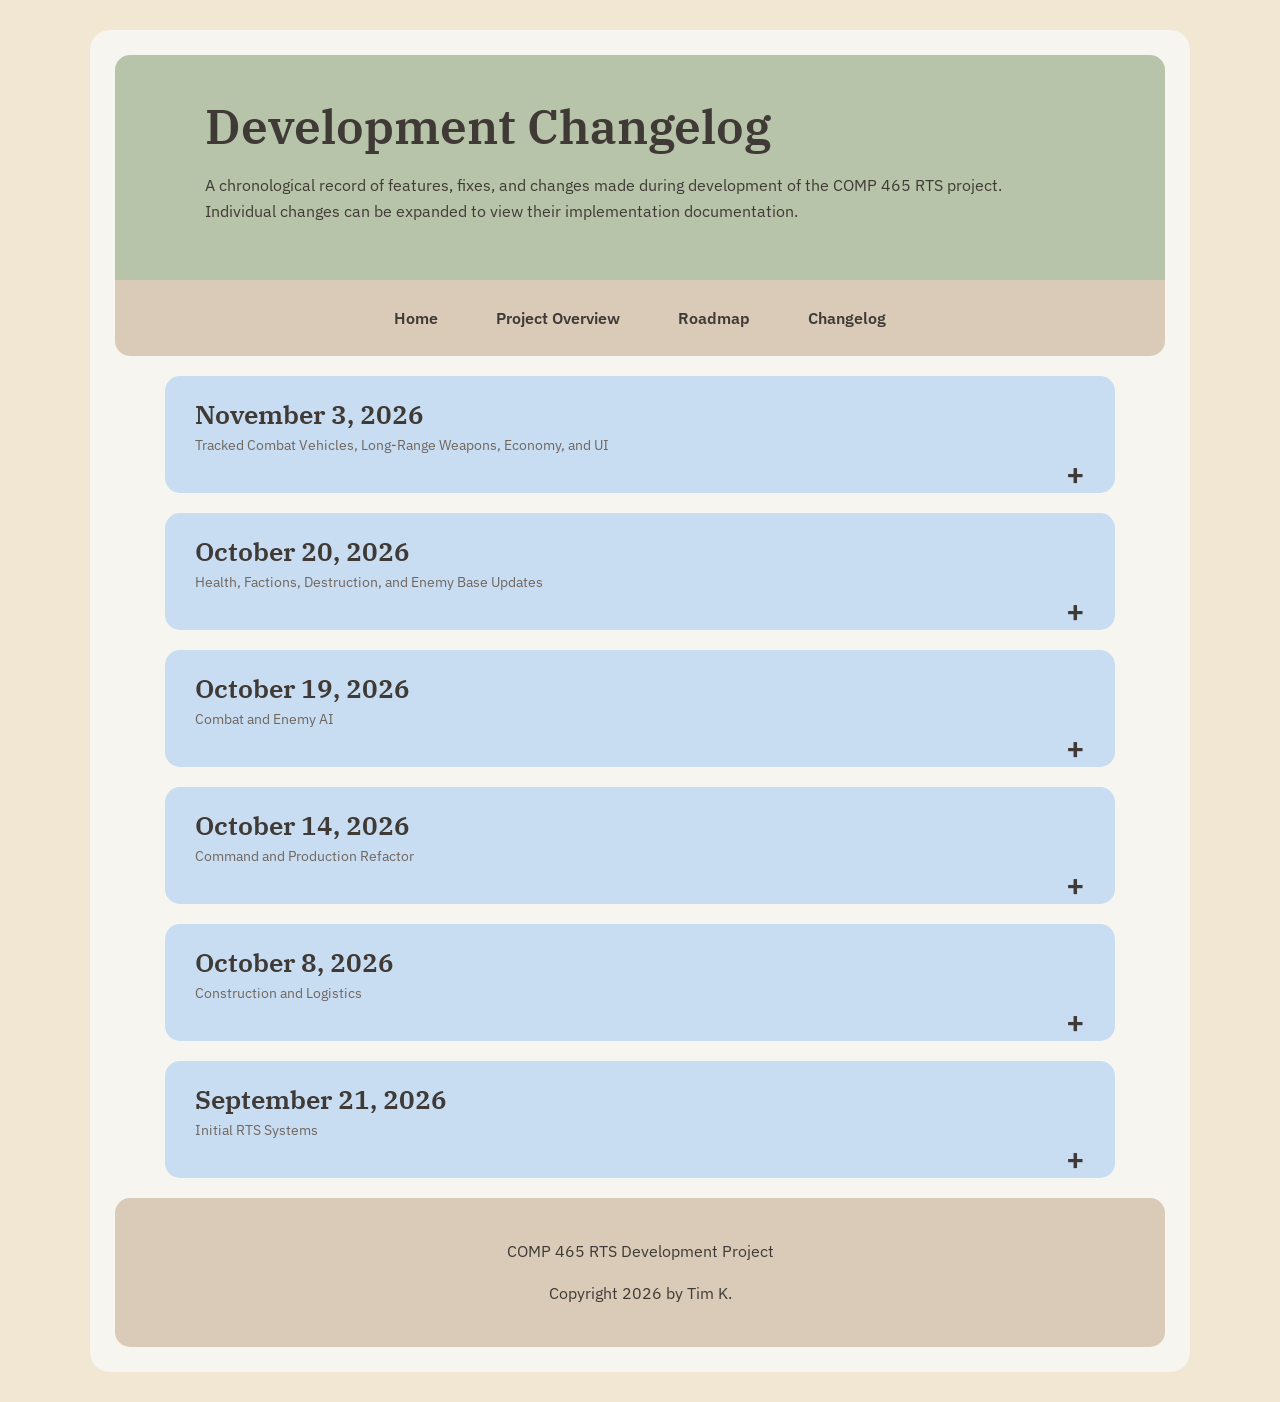
==== commit 4b72fdc0: "Document November 3 combat economy and UI updates" ====
--- a/changelog.html
+++ b/changelog.html
@@ -1,4 +1,5 @@
 <!doctype html>
+<!-- Last synced Assets commit: 684f4aa21f631be9e3af350d1e509ee539ecdbb2 -->
 <html lang="en">
   <head>
     <meta charset="UTF-8" />
@@ -91,6 +92,236 @@
       </nav>
 
       <main class="page-content">
+
+        <!-- November 3, 2026 -->
+        <details class="date-entry">
+          <summary>
+            November 3, 2026
+            <span class="date-description">
+              Tracked Combat Vehicles, Long-Range Weapons, Economy, and UI
+            </span>
+          </summary>
+
+          <div class="date-content">
+            <details class="change-entry">
+              <summary>Added Battle Tank and Tracked Vehicle Production</summary>
+
+              <div class="change-documentation">
+                <p>
+                  A Battle Tank was added as a new tracked combat vehicle using
+                  the existing selection, movement, route, health, and direct-fire
+                  systems.
+                </p>
+
+                <p>
+                  A dedicated Tracked Vehicle Production building was also added
+                  to manufacture tracked combat vehicles through the reusable
+                  BuildingProductionQueue system.
+                </p>
+              </div>
+            </details>
+
+            <details class="change-entry">
+              <summary>Renamed Direct-Fire Combat to HitscanAttack</summary>
+
+              <div class="change-documentation">
+                <p>
+                  The previous CombatUnit component was renamed to HitscanAttack
+                  to better describe its role as the direct-fire weapon system.
+                </p>
+
+                <p>
+                  Direct-fire weapons can now require the turret to rotate within
+                  a configurable firing-angle tolerance before damage is applied.
+                </p>
+              </div>
+            </details>
+
+            <details class="change-entry">
+              <summary>Added Reusable Long-Range Projectile Combat</summary>
+
+              <div class="change-documentation">
+                <p>
+                  LongRangeProjectileAttack and LongRangeProjectile were added as
+                  reusable systems for artillery, rockets, missiles, and other
+                  indirect-fire weapons.
+                </p>
+
+                <p>
+                  The system supports minimum and maximum range, launcher
+                  rotation, aim-before-fire behavior, arcing projectile flight,
+                  configurable salvo size and timing, impact effects, splash
+                  damage, hostile-only damage, and configurable impact spread.
+                </p>
+              </div>
+            </details>
+
+            <details class="change-entry">
+              <summary>Added HIMARS</summary>
+
+              <div class="change-documentation">
+                <p>
+                  HIMARS was added as a mobile long-range rocket artillery
+                  vehicle produced from the Heavy Truck Production Depot.
+                </p>
+
+                <p>
+                  Its launcher fires multi-rocket salvos using the new
+                  long-range projectile system. Configurable salvo dispersion
+                  prevents every rocket from impacting the exact same point.
+                </p>
+              </div>
+            </details>
+
+            <details class="change-entry">
+              <summary>Added Tracked Artillery</summary>
+
+              <div class="change-documentation">
+                <p>
+                  Tracked Artillery was added as a second indirect-fire combat
+                  vehicle produced from Tracked Vehicle Production.
+                </p>
+
+                <p>
+                  It uses a single high-damage projectile with a larger splash
+                  radius to distinguish it from the multi-rocket HIMARS salvo.
+                </p>
+              </div>
+            </details>
+
+            <details class="change-entry">
+              <summary>Added Projectile Impact Effects</summary>
+
+              <div class="change-documentation">
+                <p>
+                  Reusable artillery and HIMARS impact prefabs and materials were
+                  added so long-range projectiles can display visible impact
+                  effects when they reach their target position.
+                </p>
+              </div>
+            </details>
+
+            <details class="change-entry">
+              <summary>Added Building Construction Costs</summary>
+
+              <div class="change-documentation">
+                <p>
+                  Building prefabs now expose configurable resource costs in the
+                  Inspector. Building placement checks affordability before a
+                  construction order is accepted and spends the required
+                  resources when the order is issued.
+                </p>
+
+                <p>
+                  Production options continue to use configurable resource and
+                  manpower costs through BuildingProductionQueue.
+                </p>
+              </div>
+            </details>
+
+            <details class="change-entry">
+              <summary>Added Construction Cancellation Refunds</summary>
+
+              <div class="change-documentation">
+                <p>
+                  Construction orders now carry a record of the resources paid
+                  for that building.
+                </p>
+
+                <p>
+                  Canceling or replacing an unfinished build order, canceling
+                  queued construction, or losing the construction vehicle
+                  refunds the paid resources. Successfully completed buildings
+                  consume the resources permanently.
+                </p>
+              </div>
+            </details>
+
+            <details class="change-entry">
+              <summary>Updated Building Placement Visuals</summary>
+
+              <div class="change-documentation">
+                <p>
+                  Placement feedback now uses separate transparent materials for
+                  each construction state.
+                </p>
+
+                <p>
+                  Valid placement previews are shown in transparent grey,
+                  invalid placement previews are shown in transparent red, and
+                  confirmed construction ghosts are shown in a transparent light
+                  orange until construction completes.
+                </p>
+              </div>
+            </details>
+
+            <details class="change-entry">
+              <summary>Added Developer Resource Controls</summary>
+
+              <div class="change-documentation">
+                <p>
+                  A DeveloperCheats component and Dev Commands panel were added
+                  to speed up testing. The resource command adds Money and fills
+                  Player-owned resource warehouses without requiring collection
+                  routes during development.
+                </p>
+              </div>
+            </details>
+
+            <details class="change-entry">
+              <summary>Added In-Game Menu Framework</summary>
+
+              <div class="change-documentation">
+                <p>
+                  An in-game menu now provides Return to Game, Controls,
+                  Settings, Dev Commands, and Exit Game buttons.
+                </p>
+
+                <p>
+                  Return to Game closes the main menu, while Dev Commands
+                  independently toggles the developer panel so debug controls can
+                  remain visible during gameplay. Controls, Settings, and Exit
+                  are currently placeholders for future functionality.
+                </p>
+              </div>
+            </details>
+
+            <details class="change-entry">
+              <summary>Started Command Hover Tooltips</summary>
+
+              <div class="change-documentation">
+                <p>
+                  Command buttons can now expose tooltip data containing a name,
+                  description, resource cost, and manpower requirement.
+                </p>
+
+                <p>
+                  Tooltip costs are read from the same building and production
+                  data used by gameplay, avoiding a separate set of hard-coded
+                  UI costs.
+                </p>
+              </div>
+            </details>
+
+            <details class="change-entry">
+              <summary>Fixed Headquarters Quick Access Faction Selection</summary>
+
+              <div class="change-documentation">
+                <p>
+                  The Headquarters quick-access button now searches by both
+                  building type and Player faction.
+                </p>
+
+                <p>
+                  This prevents the button from selecting or centering the
+                  camera on an Enemy Headquarters when both factions have an HQ
+                  registered with UnitSelectionManager.
+                </p>
+              </div>
+            </details>
+          </div>
+        </details>
+
         <!-- October 20, 2026 -->
         <details class="date-entry">
           <summary>
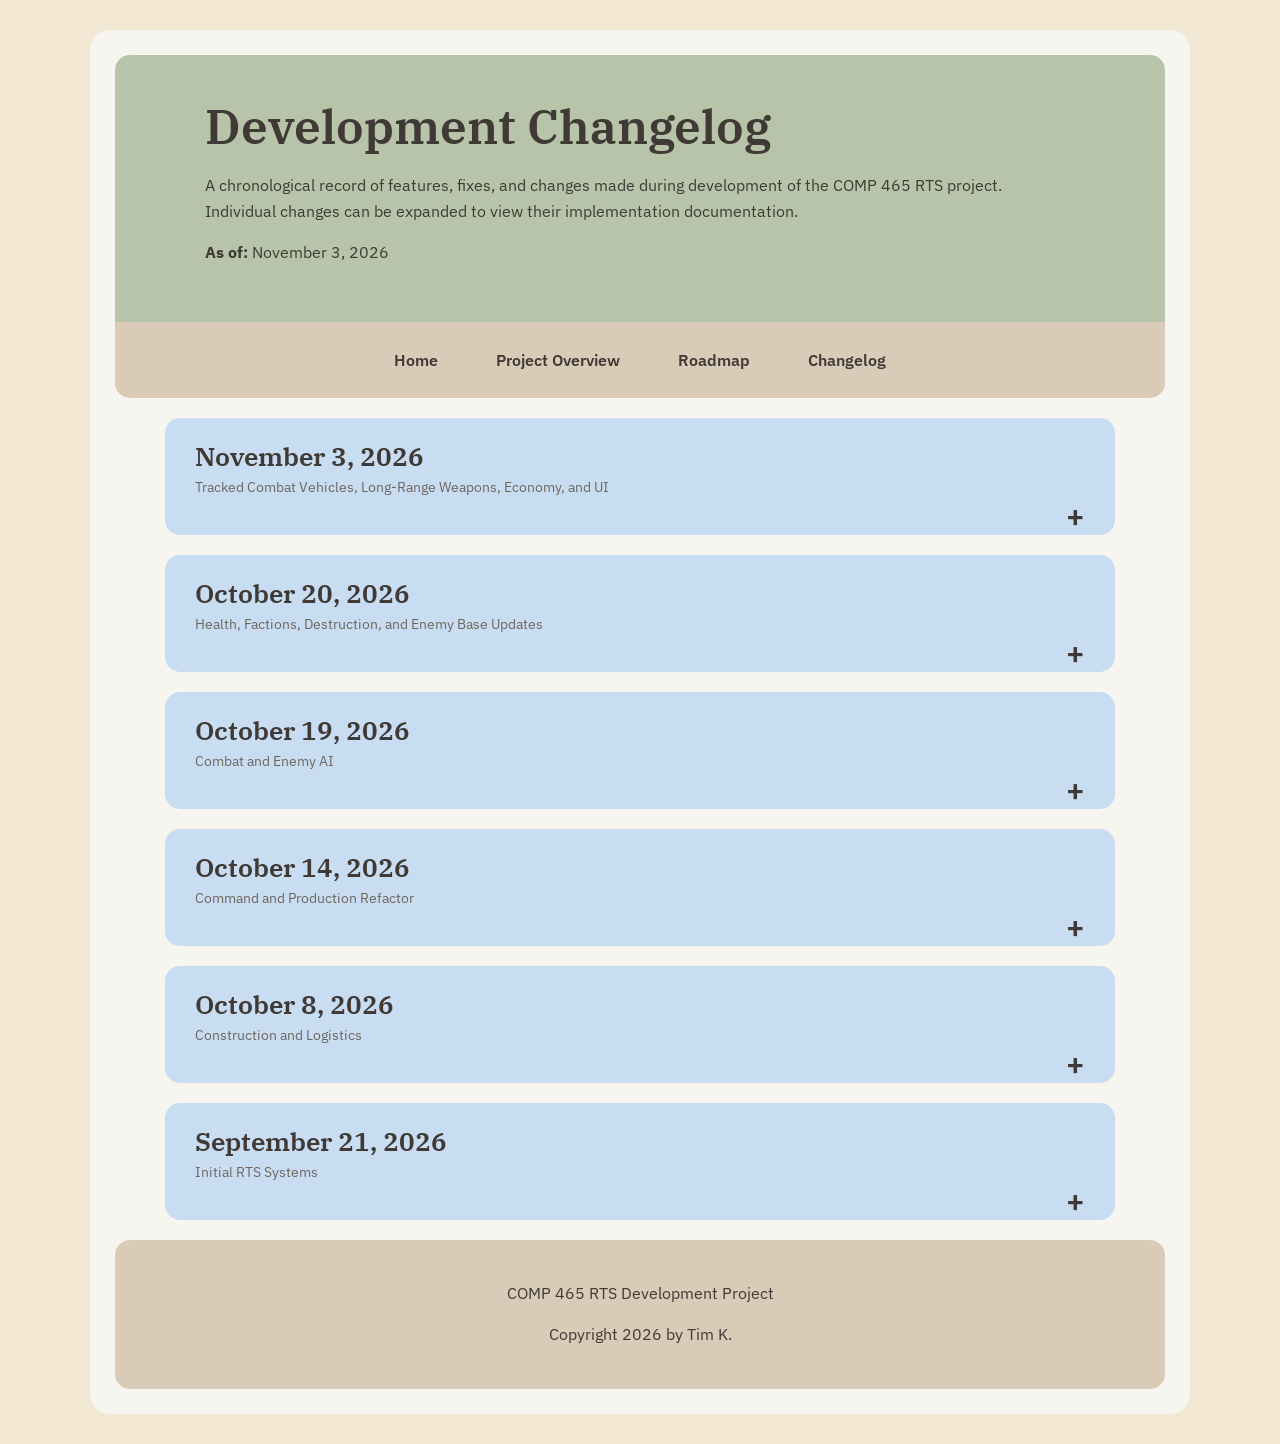
==== commit 9da12e0e: "Add changelog as-of date and improve expand controls" ====
--- a/changelog.html
+++ b/changelog.html
@@ -1,97 +1,106 @@
-<!doctype html>
-<!-- Last synced Assets commit: 684f4aa21f631be9e3af350d1e509ee539ecdbb2 -->
-<html lang="en">
-  <head>
-    <meta charset="UTF-8" />
-    <meta name="viewport" content="width=device-width, initial-scale=1.0" />
-
-    <title>COMP 465 RTS | Changelog</title>
-
-    <link rel="preconnect" href="https://fonts.googleapis.com" />
-    <link rel="preconnect" href="https://fonts.gstatic.com" crossorigin />
-
-    <link
-      href="https://fonts.googleapis.com/css2?family=IBM+Plex+Sans:wght@400;600&family=IBM+Plex+Serif:wght@500;600&display=swap"
-      rel="stylesheet"
-    />
-
-    <link rel="stylesheet" href="css/styles.css" />
-
-    <style>
-      .change-entry {
-        background: #f7f5f0;
-        margin-top: 15px;
-        border-radius: 12px;
-        overflow: hidden;
-      }
-
-      .change-entry:first-child {
-        margin-top: 0;
-      }
-
-      .date-entry .change-entry > summary {
-        padding: 18px 20px;
-        font-family: "IBM Plex Sans", sans-serif;
-        font-size: 1.05em;
-        font-weight: 600;
-        color: #3f3a35;
-        cursor: pointer;
-        list-style: none;
-      }
-
-      .date-entry .change-entry > summary::-webkit-details-marker {
-        display: none;
-      }
-
-      .date-entry .change-entry > summary::after {
-        content: "+";
-        float: right;
-        font-family: "IBM Plex Sans", sans-serif;
-        font-size: 1.1em;
-        font-weight: 600;
-      }
-
-      .date-entry .change-entry[open] > summary::after {
-        content: "−";
-      }
-
-      .date-entry .change-entry > summary:hover {
-        background: rgba(201, 221, 242, 0.3);
-      }
-
-      .change-documentation {
-        padding: 0 20px 20px;
-        line-height: 1.7;
-      }
-
-      .change-documentation p:last-child {
-        margin-bottom: 0;
-      }
-    </style>
-  </head>
-
-  <body>
-    <div class="site-container">
-      <header>
-        <div class="content-wrap">
-          <h1>Development Changelog</h1>
-
-          <p>
-            A chronological record of features, fixes, and changes made during
-            development of the COMP 465 RTS project. Individual changes can be
-            expanded to view their implementation documentation.
-          </p>
-        </div>
-      </header>
-
-      <nav>
-        <a href="index.html">Home</a>
-        <a href="project.html">Project Overview</a>
-        <a href="roadmap.html">Roadmap</a>
-        <a href="changelog.html">Changelog</a>
-      </nav>
-
-      <main class="page-content">
+<!doctype html>
+<!-- Last synced Assets commit: 684f4aa21f631be9e3af350d1e509ee539ecdbb2 -->
+<html lang="en">
+  <head>
+    <meta charset="UTF-8" />
+    <meta name="viewport" content="width=device-width, initial-scale=1.0" />
+
+    <title>COMP 465 RTS | Changelog</title>
+
+    <link rel="preconnect" href="https://fonts.googleapis.com" />
+    <link rel="preconnect" href="https://fonts.gstatic.com" crossorigin />
+
+    <link
+      href="https://fonts.googleapis.com/css2?family=IBM+Plex+Sans:wght@400;600&family=IBM+Plex+Serif:wght@500;600&display=swap"
+      rel="stylesheet"
+    />
+
+    <link rel="stylesheet" href="css/styles.css" />
+
+    <style>
+      .change-entry {
+        background: #f7f5f0;
+        margin-top: 15px;
+        border-radius: 12px;
+        overflow: hidden;
+      }
+
+      .change-entry:first-child {
+        margin-top: 0;
+      }
+
+      .date-entry .change-entry > summary {
+        position: relative;
+        padding: 18px 52px 18px 20px;
+        font-family: "IBM Plex Sans", sans-serif;
+        font-size: 1.05em;
+        font-weight: 600;
+        color: #3f3a35;
+        cursor: pointer;
+        list-style: none;
+      }
+
+      .date-entry .change-entry > summary::-webkit-details-marker {
+        display: none;
+      }
+
+      .date-entry .change-entry > summary::after {
+        content: "+";
+        position: absolute;
+        top: 50%;
+        right: 20px;
+        transform: translateY(-50%);
+        font-family: "IBM Plex Sans", sans-serif;
+        font-size: 1.1em;
+        font-weight: 600;
+        line-height: 1;
+      }
+
+      .date-entry .change-entry[open] > summary::after {
+        content: "−";
+      }
+
+      .date-entry .change-entry > summary:hover {
+        background: rgba(201, 221, 242, 0.3);
+      }
+
+      .change-documentation {
+        padding: 0 20px 20px;
+        line-height: 1.7;
+      }
+
+      .change-documentation p:last-child {
+        margin-bottom: 0;
+      }
+    </style>
+  </head>
+
+  <body>
+    <div class="site-container">
+      <header>
+        <div class="content-wrap">
+          <h1>Development Changelog</h1>
+
+          <p>
+            A chronological record of features, fixes, and changes made during
+            development of the COMP 465 RTS project. Individual changes can be
+            expanded to view their implementation documentation.
+          </p>
+
+          <p class="as-of-date">
+            <strong>As of:</strong> November 3, 2026
+          </p>
+        </div>
+      </header>
+
+      <nav>
+        <a href="index.html">Home</a>
+        <a href="project.html">Project Overview</a>
+        <a href="roadmap.html">Roadmap</a>
+        <a href="changelog.html">Changelog</a>
+      </nav>
+
+      <main class="page-content">
 
         <!-- November 3, 2026 -->
         <details class="date-entry">
@@ -322,791 +331,791 @@
           </div>
         </details>
 
-        <!-- October 20, 2026 -->
-        <details class="date-entry">
-          <summary>
-            October 20, 2026
-            <span class="date-description">
-              Health, Factions, Destruction, and Enemy Base Updates
-            </span>
-          </summary>
-
-          <div class="date-content">
-            <details class="change-entry">
-              <summary>Added World-Space Health Bars</summary>
-
-              <div class="change-documentation">
-                <p>
-                  Vehicles and buildings now use reusable world-space health
-                  bars connected to SelectableHealth.
-                </p>
-
-                <p>
-                  Health bars remain hidden while an object is at full health
-                  and automatically appear after the object takes damage. The
-                  remaining health is displayed in green while missing health is
-                  displayed in red.
-                </p>
-
-                <p>
-                  The bars use a World Space Canvas and remain horizontally
-                  aligned with the camera so they are readable throughout the
-                  battlefield.
-                </p>
-              </div>
-            </details>
-
-            <details class="change-entry">
-              <summary>Updated Selected Object Health Display</summary>
-
-              <div class="change-documentation">
-                <p>
-                  The SelectedInfoPanel health display was updated to use the
-                  same red and green health representation as the world-space
-                  health bars.
-                </p>
-
-                <p>
-                  The green health image now changes width using RectTransform
-                  anchors instead of Unity's Filled Image mode. This allows the
-                  cleaner UISprite using the Simple image type to be retained.
-                </p>
-              </div>
-            </details>
-
-            <details class="change-entry">
-              <summary>Updated Production Progress Bar</summary>
-
-              <div class="change-documentation">
-                <p>
-                  The production progress bar now uses the same anchor-based
-                  resizing approach as the health interface.
-                </p>
-
-                <p>
-                  This allows the production fill to use a Simple UISprite
-                  instead of changing back to Unity's Filled image type during
-                  runtime.
-                </p>
-              </div>
-            </details>
-
-            <details class="change-entry">
-              <summary>Moved Faction Ownership to SelectableUnit</summary>
-
-              <div class="change-documentation">
-                <p>
-                  Faction ownership was moved out of CombatUnit and into
-                  SelectableUnit.
-                </p>
-
-                <p>
-                  Every selectable object can now be assigned to the Player,
-                  Enemy, or Neutral faction regardless of whether that object
-                  has combat capabilities.
-                </p>
-
-                <p>
-                  This separates ownership from combat behavior. CombatUnit now
-                  represents whether an object can fight, while SelectableUnit
-                  determines who owns the object.
-                </p>
-              </div>
-            </details>
-
-            <details class="change-entry">
-              <summary>Added Enemy and Neutral Selection Rules</summary>
-
-              <div class="change-documentation">
-                <p>
-                  Enemy and Neutral objects can now be selected and inspected by
-                  the player without becoming controllable.
-                </p>
-
-                <p>
-                  CommandPanelManager prevents non-player objects from exposing
-                  player commands, while UnitCommandManager filters movement,
-                  logistics, and route commands so only Player-owned vehicles
-                  respond.
-                </p>
-
-                <p>
-                  Resource nodes can therefore remain Neutral, enemy vehicles
-                  can be inspected, and enemy buildings can use the same
-                  selection system as player structures.
-                </p>
-              </div>
-            </details>
-
-            <details class="change-entry">
-              <summary>Expanded Combat Targeting to Buildings</summary>
-
-              <div class="change-documentation">
-                <p>
-                  Combat targeting no longer requires the target to also have a
-                  CombatUnit component.
-                </p>
-
-                <p>
-                  A valid target now uses SelectableHealth and SelectableUnit.
-                  CombatUnit checks the faction stored on SelectableUnit to
-                  determine whether the object is hostile.
-                </p>
-
-                <p>
-                  This allows enemy vehicles to attack Player-owned buildings
-                  without giving every building a weapon or CombatUnit
-                  component.
-                </p>
-              </div>
-            </details>
-
-            <details class="change-entry">
-              <summary>Added Manpower Release When Units Are Destroyed</summary>
-
-              <div class="change-documentation">
-                <p>
-                  Produced units now receive manpower tracking when production
-                  completes.
-                </p>
-
-                <p>
-                  When one of those units is destroyed, its manpower cost is
-                  removed from manpowerUsed. This returns the consumed manpower
-                  capacity to the player.
-                </p>
-
-                <p>
-                  Enemy-spawned units do not use the Player manpower system
-                  because they are not registered through the Player production
-                  queue.
-                </p>
-              </div>
-            </details>
-
-            <details class="change-entry">
-              <summary>
-                Updated Barracks Destruction and Manpower Capacity
-              </summary>
-
-              <div class="change-documentation">
-                <p>
-                  Barracks now remove their manpower-cap increase when they are
-                  destroyed.
-                </p>
-
-                <p>
-                  ResourceManager was also updated so the manpower cap can fall
-                  below currently used manpower. Existing units remain alive,
-                  but additional production is blocked until manpower usage
-                  falls back below the available capacity.
-                </p>
-
-                <p>
-                  For example, destroying a Barracks while using 22 manpower can
-                  immediately change the display from 22 / 22 to 22 / 12.
-                </p>
-              </div>
-            </details>
-
-            <details class="change-entry">
-              <summary>Verified Resource Cleanup on Destruction</summary>
-
-              <div class="change-documentation">
-                <p>
-                  Destruction behavior was tested for both cargo vehicles and
-                  resource warehouses.
-                </p>
-
-                <p>
-                  Resources carried by a destroyed vehicle are automatically
-                  removed from the top bar's In Transit total because the
-                  VehicleCargo object no longer exists.
-                </p>
-
-                <p>
-                  Resources stored inside a destroyed warehouse are likewise
-                  removed from the Stored resource totals.
-                </p>
-              </div>
-            </details>
-
-            <details class="change-entry">
-              <summary>
-                Converted Enemy Spawner Into a Destructible Building
-              </summary>
-
-              <div class="change-documentation">
-                <p>
-                  EnemySpawner was moved onto the enemy production building
-                  itself instead of existing as a separate object that creates a
-                  building.
-                </p>
-
-                <p>
-                  The building continuously produces enemy vehicles and assigns
-                  them to the configured EnemyAttackRoute.
-                </p>
-
-                <p>
-                  When the building reaches zero health, spawning stops. If
-                  Destroy On Death is enabled, destroying the building also
-                  destroys the EnemySpawner component with it. Enemy vehicles
-                  that were already created continue following their assigned
-                  attack route.
-                </p>
-              </div>
-            </details>
-
-            <details class="change-entry">
-              <summary>Updated Weapon Tracer Material</summary>
-
-              <div class="change-documentation">
-                <p>
-                  The combat tracer was updated to use a compatible Universal
-                  Render Pipeline material.
-                </p>
-
-                <p>
-                  The corrected material prevents the LineRenderer from
-                  appearing magenta when its shader is unsupported. The current
-                  weapon tracer is displayed in yellow.
-                </p>
-              </div>
-            </details>
-          </div>
-        </details>
-
-        <!-- October 19, 2026 -->
-        <details class="date-entry">
-          <summary>
-            October 19, 2026
-            <span class="date-description">Combat and Enemy AI</span>
-          </summary>
-
-          <div class="date-content">
-            <details class="change-entry">
-              <summary>Added Headquarters Quick Access</summary>
-
-              <div class="change-documentation">
-                <p>
-                  A quick-access button was added to the bottom HUD to provide
-                  faster access to the player's Headquarters.
-                </p>
-
-                <p>
-                  The first click searches UnitSelectionManager for a selectable
-                  Headquarters and makes it the active selection. If the
-                  Headquarters is already the only selected object, clicking the
-                  button again centers the RTS camera on it.
-                </p>
-
-                <p>
-                  RTSCameraController was updated with reusable focus methods so
-                  both UI buttons and the existing Space-key behavior can use
-                  the same camera-centering system.
-                </p>
-              </div>
-            </details>
-
-            <details class="change-entry">
-              <summary>Added Enemy Attack Routes</summary>
-
-              <div class="change-documentation">
-                <p>
-                  A predefined enemy attack-route system was added to provide
-                  reliable long-distance enemy movement.
-                </p>
-
-                <p>
-                  EnemyAttackRoute reads child waypoint objects in Hierarchy
-                  order. EnemyRouteFollower then moves a NavMeshAgent from one
-                  waypoint to the next until the route is complete.
-                </p>
-
-                <p>
-                  This allows the overall strategic path to be manually defined
-                  while still allowing NavMesh to handle smaller navigation
-                  decisions between route points.
-                </p>
-              </div>
-            </details>
-
-            <details class="change-entry">
-              <summary>Added Enemy Vehicle Spawning</summary>
-
-              <div class="change-documentation">
-                <p>
-                  EnemySpawner was introduced to continuously generate enemy
-                  vehicle forces at a configurable interval.
-                </p>
-
-                <p>
-                  When a vehicle is instantiated, the spawner finds its
-                  EnemyRouteFollower and assigns the configured
-                  EnemyAttackRoute.
-                </p>
-              </div>
-            </details>
-
-            <details class="change-entry">
-              <summary>Added the CombatUnit System</summary>
-
-              <div class="change-documentation">
-                <p>
-                  CombatUnit was created as a reusable combat component for
-                  armed units.
-                </p>
-
-                <p>
-                  It handles hostile target detection, weapon timing, damage,
-                  targeting range, optional turret rotation, and weapon tracer
-                  display.
-                </p>
-
-                <p>
-                  Units periodically search nearby colliders and select the
-                  closest valid hostile target within range.
-                </p>
-              </div>
-            </details>
-
-            <details class="change-entry">
-              <summary>Connected Combat to SelectableHealth</summary>
-
-              <div class="change-documentation">
-                <p>
-                  Combat uses the existing SelectableHealth component rather
-                  than maintaining a separate combat health system.
-                </p>
-
-                <p>
-                  Weapon attacks call TakeDamage on the target. Objects with
-                  Destroy On Death enabled are destroyed when their health
-                  reaches zero.
-                </p>
-              </div>
-            </details>
-
-            <details class="change-entry">
-              <summary>Added Weapon Tracers</summary>
-
-              <div class="change-documentation">
-                <p>
-                  A LineRenderer tracer was added to make automatic weapon fire
-                  easier to identify.
-                </p>
-
-                <p>
-                  Damage is applied immediately to the selected target while the
-                  LineRenderer briefly displays the path between the weapon's
-                  FirePoint and the target.
-                </p>
-
-                <p>
-                  Tracer width and duration are Inspector-adjustable so future
-                  weapons can use different visual characteristics.
-                </p>
-              </div>
-            </details>
-          </div>
-        </details>
-
-        <!-- October 14, 2026 -->
-        <details class="date-entry">
-          <summary>
-            October 14, 2026
-            <span class="date-description">
-              Command and Production Refactor
-            </span>
-          </summary>
-
-          <div class="date-content">
-            <details class="change-entry">
-              <summary>Refactored the Command System</summary>
-
-              <div class="change-documentation">
-                <p>
-                  CommandPanelManager was reorganized so the central manager
-                  only handles the shared 3×4 command grid and keyboard input.
-                </p>
-
-                <p>
-                  Individual selectable objects provide their own available
-                  commands through components such as HumveeCommands,
-                  HDTCommands, FuelTruckCommands, and production-building
-                  command scripts.
-                </p>
-
-                <p>
-                  Shared behavior is provided through VehicleCommandsBase and
-                  ProductionBuildingCommandsBase.
-                </p>
-              </div>
-            </details>
-
-            <details class="change-entry">
-              <summary>Added Reusable Vehicle Construction</summary>
-
-              <div class="change-documentation">
-                <p>
-                  VehicleConstruction was converted into a generic reusable
-                  construction component.
-                </p>
-
-                <p>
-                  Individual vehicle command scripts now contain references to
-                  the structures that vehicle is permitted to construct. This
-                  prevents the central command system from containing references
-                  to every building in the game.
-                </p>
-              </div>
-            </details>
-
-            <details class="change-entry">
-              <summary>Added BuildingProductionQueue</summary>
-
-              <div class="change-documentation">
-                <p>
-                  BuildingProductionQueue was created as a reusable production
-                  system for Headquarters and other production buildings.
-                </p>
-
-                <p>
-                  Each production option can define its prefab, production time,
-                  manpower requirement, and physical resource costs. Resources
-                  and manpower are reserved or spent when production is queued.
-                </p>
-
-                <p>
-                  Completed units spawn at the configured production point and
-                  can automatically move toward the building's rally point.
-                </p>
-              </div>
-            </details>
-
-            <details class="change-entry">
-              <summary>Expanded Selected Object Information</summary>
-
-              <div class="change-documentation">
-                <p>
-                  The bottom information panel was expanded to display reusable
-                  information for vehicles, buildings, resources, health, cargo,
-                  and production.
-                </p>
-
-                <p>
-                  Production buildings display the item currently being built,
-                  percentage completion, progress, and queued production count.
-                </p>
-              </div>
-            </details>
-
-            <details class="change-entry">
-              <summary>Added Reusable Selection Data and Health</summary>
-
-              <div class="change-documentation">
-                <p>
-                  SelectableInfoData and SelectableHealth were added as reusable
-                  components for selectable game objects.
-                </p>
-
-                <p>
-                  These systems provide common display information and health
-                  behavior without requiring each unit or building type to
-                  implement its own version.
-                </p>
-              </div>
-            </details>
-          </div>
-        </details>
-
-        <!-- October 8, 2026 -->
-        <details class="date-entry">
-          <summary>
-            October 8, 2026
-            <span class="date-description">Construction and Logistics</span>
-          </summary>
-
-          <div class="date-content">
-            <details class="change-entry">
-              <summary>Added Grid-Based Construction</summary>
-
-              <div class="change-documentation">
-                <p>
-                  A 10×10 world grid was added for structure placement.
-                  GridManager converts world positions into grid coordinates,
-                  snaps structures to cell centers, and tracks occupied and
-                  reserved cells.
-                </p>
-
-                <p>
-                  Building placement uses a ghost preview before construction.
-                  Valid and invalid positions use different preview materials.
-                </p>
-              </div>
-            </details>
-
-            <details class="change-entry">
-              <summary>Added Vehicle Construction Orders</summary>
-
-              <div class="change-documentation">
-                <p>
-                  Buildings are constructed using Player vehicles instead of
-                  appearing immediately after placement.
-                </p>
-
-                <p>
-                  A vehicle receives a construction order and moves toward the
-                  selected build location. Shift-based placement allows
-                  additional construction orders to be queued.
-                </p>
-              </div>
-            </details>
-
-            <details class="change-entry">
-              <summary>Added NavMeshObstacle Building Carving</summary>
-
-              <div class="change-documentation">
-                <p>
-                  Completed buildings use NavMeshObstacle carving so vehicles
-                  navigate around finished structures.
-                </p>
-
-                <p>
-                  Placement ghosts keep their obstacles disabled so temporary
-                  previews do not block navigation.
-                </p>
-              </div>
-            </details>
-
-            <details class="change-entry">
-              <summary>Added Specialized Resource Warehouses</summary>
-
-              <div class="change-documentation">
-                <p>
-                  Physical resource storage was moved into specialized warehouse
-                  buildings.
-                </p>
-
-                <p>
-                  Wood, Metal, Electronics, Fuel, Water, and Food can each be
-                  stored in warehouses configured for that resource type.
-                  Warehouse capacity and starting amounts are configurable.
-                </p>
-              </div>
-            </details>
-
-            <details class="change-entry">
-              <summary>Added Vehicle Cargo</summary>
-
-              <div class="change-documentation">
-                <p>
-                  VehicleCargo allows logistics vehicles to physically transport
-                  resources between resource nodes and warehouses.
-                </p>
-
-                <p>
-                  Vehicles can be configured to carry all resources or only
-                  selected resource types, with cargo capacity adjustable by
-                  vehicle.
-                </p>
-              </div>
-            </details>
-
-            <details class="change-entry">
-              <summary>Added Warehouse Transfer Points</summary>
-
-              <div class="change-documentation">
-                <p>
-                  Warehouse Shipping and Receiving points provide destinations
-                  for logistics vehicles to transfer physical resources.
-                </p>
-
-                <p>
-                  Cargo compatibility and warehouse resource types determine
-                  which resources can be transferred.
-                </p>
-              </div>
-            </details>
-
-            <details class="change-entry">
-              <summary>Added Persistent Logistics Routes</summary>
-
-              <div class="change-documentation">
-                <p>
-                  Persistent vehicle routes were added for repeated logistics
-                  operations.
-                </p>
-
-                <p>
-                  Routes can contain road waypoints, resource nodes, and
-                  warehouse transfer points. Route markers remain associated
-                  with the vehicle and can be shown when it is selected.
-                </p>
-              </div>
-            </details>
-
-            <details class="change-entry">
-              <summary>Added Physical Resource Nodes</summary>
-
-              <div class="change-documentation">
-                <p>
-                  Resource nodes provide physical materials that logistics
-                  vehicles can collect.
-                </p>
-
-                <p>
-                  Resource type, amount, capacity, refill behavior, and route
-                  stop position can be configured for each node.
-                </p>
-              </div>
-            </details>
-
-            <details class="change-entry">
-              <summary>Added Resource Top Bar and Hover Breakdown</summary>
-
-              <div class="change-documentation">
-                <p>
-                  The top HUD displays Money and the total amount of each
-                  physical resource currently owned.
-                </p>
-
-                <p>
-                  Physical totals include resources stored in warehouses and
-                  resources currently being transported by vehicles.
-                </p>
-
-                <p>
-                  Hover information provides a breakdown of the warehouses and
-                  vehicles currently holding each resource.
-                </p>
-              </div>
-            </details>
-
-            <details class="change-entry">
-              <summary>Added Manpower Capacity</summary>
-
-              <div class="change-documentation">
-                <p>
-                  A manpower system was added to limit the number of units the
-                  Player can field.
-                </p>
-
-                <p>
-                  Production options can require manpower, and structures such
-                  as the Barracks increase the available manpower cap.
-                </p>
-              </div>
-            </details>
-          </div>
-        </details>
-
-        <!-- September 21, 2026 -->
-        <details class="date-entry">
-          <summary>
-            September 21, 2026
-            <span class="date-description">Initial RTS Systems</span>
-          </summary>
-
-          <div class="date-content">
-            <details class="change-entry">
-              <summary>Created the Initial RTS Project and Scene</summary>
-
-              <div class="change-documentation">
-                <p>
-                  The initial COMP 465 RTS Unity project and playable scene were
-                  created as the foundation for the game.
-                </p>
-              </div>
-            </details>
-
-            <details class="change-entry">
-              <summary>Added the RTS Camera</summary>
-
-              <div class="change-documentation">
-                <p>
-                  The RTS camera supports arrow-key movement, screen-edge
-                  scrolling, mouse-wheel zoom, and focusing on selected units.
-                </p>
-              </div>
-            </details>
-
-            <details class="change-entry">
-              <summary>Added NavMesh Vehicle Movement</summary>
-
-              <div class="change-documentation">
-                <p>
-                  Unity's NavMesh system was added to provide basic vehicle
-                  pathfinding across the RTS map.
-                </p>
-
-                <p>
-                  The first controllable vehicle used a NavMeshAgent to move to
-                  Player-issued destinations.
-                </p>
-              </div>
-            </details>
-
-            <details class="change-entry">
-              <summary>Added RTS Unit Selection</summary>
-
-              <div class="change-documentation">
-                <p>
-                  UnitSelectionManager and UnitSelectionBox were created to
-                  support both individual click selection and traditional RTS
-                  drag-box selection.
-                </p>
-
-                <p>
-                  Selectable objects use visual selection indicators that appear
-                  when selected and disappear when deselected.
-                </p>
-              </div>
-            </details>
-
-            <details class="change-entry">
-              <summary>Added the Headquarters</summary>
-
-              <div class="change-documentation">
-                <p>
-                  The Headquarters was introduced as the first selectable Player
-                  building.
-                </p>
-
-                <p>
-                  Early production functionality allowed the Headquarters to
-                  create vehicles and send newly produced units toward a rally
-                  point.
-                </p>
-              </div>
-            </details>
-
-            <details class="change-entry">
-              <summary>Added the 3×4 Command Panel</summary>
-
-              <div class="change-documentation">
-                <p>
-                  A Warcraft-style 3×4 command grid was created using the QWER,
-                  ASDF, and ZXCV keyboard layout.
-                </p>
-
-                <p>
-                  This interface became the foundation for the later dynamic
-                  command system used by vehicles and buildings.
-                </p>
-              </div>
-            </details>
-          </div>
-        </details>
-      </main>
-
-      <footer>
-        <div class="content-wrap">
-          <p>COMP 465 RTS Development Project</p>
-          <p>Copyright 2026 by Tim K.</p>
-        </div>
-      </footer>
-    </div>
-  </body>
-</html>
+        <!-- October 20, 2026 -->
+        <details class="date-entry">
+          <summary>
+            October 20, 2026
+            <span class="date-description">
+              Health, Factions, Destruction, and Enemy Base Updates
+            </span>
+          </summary>
+
+          <div class="date-content">
+            <details class="change-entry">
+              <summary>Added World-Space Health Bars</summary>
+
+              <div class="change-documentation">
+                <p>
+                  Vehicles and buildings now use reusable world-space health
+                  bars connected to SelectableHealth.
+                </p>
+
+                <p>
+                  Health bars remain hidden while an object is at full health
+                  and automatically appear after the object takes damage. The
+                  remaining health is displayed in green while missing health is
+                  displayed in red.
+                </p>
+
+                <p>
+                  The bars use a World Space Canvas and remain horizontally
+                  aligned with the camera so they are readable throughout the
+                  battlefield.
+                </p>
+              </div>
+            </details>
+
+            <details class="change-entry">
+              <summary>Updated Selected Object Health Display</summary>
+
+              <div class="change-documentation">
+                <p>
+                  The SelectedInfoPanel health display was updated to use the
+                  same red and green health representation as the world-space
+                  health bars.
+                </p>
+
+                <p>
+                  The green health image now changes width using RectTransform
+                  anchors instead of Unity's Filled Image mode. This allows the
+                  cleaner UISprite using the Simple image type to be retained.
+                </p>
+              </div>
+            </details>
+
+            <details class="change-entry">
+              <summary>Updated Production Progress Bar</summary>
+
+              <div class="change-documentation">
+                <p>
+                  The production progress bar now uses the same anchor-based
+                  resizing approach as the health interface.
+                </p>
+
+                <p>
+                  This allows the production fill to use a Simple UISprite
+                  instead of changing back to Unity's Filled image type during
+                  runtime.
+                </p>
+              </div>
+            </details>
+
+            <details class="change-entry">
+              <summary>Moved Faction Ownership to SelectableUnit</summary>
+
+              <div class="change-documentation">
+                <p>
+                  Faction ownership was moved out of CombatUnit and into
+                  SelectableUnit.
+                </p>
+
+                <p>
+                  Every selectable object can now be assigned to the Player,
+                  Enemy, or Neutral faction regardless of whether that object
+                  has combat capabilities.
+                </p>
+
+                <p>
+                  This separates ownership from combat behavior. CombatUnit now
+                  represents whether an object can fight, while SelectableUnit
+                  determines who owns the object.
+                </p>
+              </div>
+            </details>
+
+            <details class="change-entry">
+              <summary>Added Enemy and Neutral Selection Rules</summary>
+
+              <div class="change-documentation">
+                <p>
+                  Enemy and Neutral objects can now be selected and inspected by
+                  the player without becoming controllable.
+                </p>
+
+                <p>
+                  CommandPanelManager prevents non-player objects from exposing
+                  player commands, while UnitCommandManager filters movement,
+                  logistics, and route commands so only Player-owned vehicles
+                  respond.
+                </p>
+
+                <p>
+                  Resource nodes can therefore remain Neutral, enemy vehicles
+                  can be inspected, and enemy buildings can use the same
+                  selection system as player structures.
+                </p>
+              </div>
+            </details>
+
+            <details class="change-entry">
+              <summary>Expanded Combat Targeting to Buildings</summary>
+
+              <div class="change-documentation">
+                <p>
+                  Combat targeting no longer requires the target to also have a
+                  CombatUnit component.
+                </p>
+
+                <p>
+                  A valid target now uses SelectableHealth and SelectableUnit.
+                  CombatUnit checks the faction stored on SelectableUnit to
+                  determine whether the object is hostile.
+                </p>
+
+                <p>
+                  This allows enemy vehicles to attack Player-owned buildings
+                  without giving every building a weapon or CombatUnit
+                  component.
+                </p>
+              </div>
+            </details>
+
+            <details class="change-entry">
+              <summary>Added Manpower Release When Units Are Destroyed</summary>
+
+              <div class="change-documentation">
+                <p>
+                  Produced units now receive manpower tracking when production
+                  completes.
+                </p>
+
+                <p>
+                  When one of those units is destroyed, its manpower cost is
+                  removed from manpowerUsed. This returns the consumed manpower
+                  capacity to the player.
+                </p>
+
+                <p>
+                  Enemy-spawned units do not use the Player manpower system
+                  because they are not registered through the Player production
+                  queue.
+                </p>
+              </div>
+            </details>
+
+            <details class="change-entry">
+              <summary>
+                Updated Barracks Destruction and Manpower Capacity
+              </summary>
+
+              <div class="change-documentation">
+                <p>
+                  Barracks now remove their manpower-cap increase when they are
+                  destroyed.
+                </p>
+
+                <p>
+                  ResourceManager was also updated so the manpower cap can fall
+                  below currently used manpower. Existing units remain alive,
+                  but additional production is blocked until manpower usage
+                  falls back below the available capacity.
+                </p>
+
+                <p>
+                  For example, destroying a Barracks while using 22 manpower can
+                  immediately change the display from 22 / 22 to 22 / 12.
+                </p>
+              </div>
+            </details>
+
+            <details class="change-entry">
+              <summary>Verified Resource Cleanup on Destruction</summary>
+
+              <div class="change-documentation">
+                <p>
+                  Destruction behavior was tested for both cargo vehicles and
+                  resource warehouses.
+                </p>
+
+                <p>
+                  Resources carried by a destroyed vehicle are automatically
+                  removed from the top bar's In Transit total because the
+                  VehicleCargo object no longer exists.
+                </p>
+
+                <p>
+                  Resources stored inside a destroyed warehouse are likewise
+                  removed from the Stored resource totals.
+                </p>
+              </div>
+            </details>
+
+            <details class="change-entry">
+              <summary>
+                Converted Enemy Spawner Into a Destructible Building
+              </summary>
+
+              <div class="change-documentation">
+                <p>
+                  EnemySpawner was moved onto the enemy production building
+                  itself instead of existing as a separate object that creates a
+                  building.
+                </p>
+
+                <p>
+                  The building continuously produces enemy vehicles and assigns
+                  them to the configured EnemyAttackRoute.
+                </p>
+
+                <p>
+                  When the building reaches zero health, spawning stops. If
+                  Destroy On Death is enabled, destroying the building also
+                  destroys the EnemySpawner component with it. Enemy vehicles
+                  that were already created continue following their assigned
+                  attack route.
+                </p>
+              </div>
+            </details>
+
+            <details class="change-entry">
+              <summary>Updated Weapon Tracer Material</summary>
+
+              <div class="change-documentation">
+                <p>
+                  The combat tracer was updated to use a compatible Universal
+                  Render Pipeline material.
+                </p>
+
+                <p>
+                  The corrected material prevents the LineRenderer from
+                  appearing magenta when its shader is unsupported. The current
+                  weapon tracer is displayed in yellow.
+                </p>
+              </div>
+            </details>
+          </div>
+        </details>
+
+        <!-- October 19, 2026 -->
+        <details class="date-entry">
+          <summary>
+            October 19, 2026
+            <span class="date-description">Combat and Enemy AI</span>
+          </summary>
+
+          <div class="date-content">
+            <details class="change-entry">
+              <summary>Added Headquarters Quick Access</summary>
+
+              <div class="change-documentation">
+                <p>
+                  A quick-access button was added to the bottom HUD to provide
+                  faster access to the player's Headquarters.
+                </p>
+
+                <p>
+                  The first click searches UnitSelectionManager for a selectable
+                  Headquarters and makes it the active selection. If the
+                  Headquarters is already the only selected object, clicking the
+                  button again centers the RTS camera on it.
+                </p>
+
+                <p>
+                  RTSCameraController was updated with reusable focus methods so
+                  both UI buttons and the existing Space-key behavior can use
+                  the same camera-centering system.
+                </p>
+              </div>
+            </details>
+
+            <details class="change-entry">
+              <summary>Added Enemy Attack Routes</summary>
+
+              <div class="change-documentation">
+                <p>
+                  A predefined enemy attack-route system was added to provide
+                  reliable long-distance enemy movement.
+                </p>
+
+                <p>
+                  EnemyAttackRoute reads child waypoint objects in Hierarchy
+                  order. EnemyRouteFollower then moves a NavMeshAgent from one
+                  waypoint to the next until the route is complete.
+                </p>
+
+                <p>
+                  This allows the overall strategic path to be manually defined
+                  while still allowing NavMesh to handle smaller navigation
+                  decisions between route points.
+                </p>
+              </div>
+            </details>
+
+            <details class="change-entry">
+              <summary>Added Enemy Vehicle Spawning</summary>
+
+              <div class="change-documentation">
+                <p>
+                  EnemySpawner was introduced to continuously generate enemy
+                  vehicle forces at a configurable interval.
+                </p>
+
+                <p>
+                  When a vehicle is instantiated, the spawner finds its
+                  EnemyRouteFollower and assigns the configured
+                  EnemyAttackRoute.
+                </p>
+              </div>
+            </details>
+
+            <details class="change-entry">
+              <summary>Added the CombatUnit System</summary>
+
+              <div class="change-documentation">
+                <p>
+                  CombatUnit was created as a reusable combat component for
+                  armed units.
+                </p>
+
+                <p>
+                  It handles hostile target detection, weapon timing, damage,
+                  targeting range, optional turret rotation, and weapon tracer
+                  display.
+                </p>
+
+                <p>
+                  Units periodically search nearby colliders and select the
+                  closest valid hostile target within range.
+                </p>
+              </div>
+            </details>
+
+            <details class="change-entry">
+              <summary>Connected Combat to SelectableHealth</summary>
+
+              <div class="change-documentation">
+                <p>
+                  Combat uses the existing SelectableHealth component rather
+                  than maintaining a separate combat health system.
+                </p>
+
+                <p>
+                  Weapon attacks call TakeDamage on the target. Objects with
+                  Destroy On Death enabled are destroyed when their health
+                  reaches zero.
+                </p>
+              </div>
+            </details>
+
+            <details class="change-entry">
+              <summary>Added Weapon Tracers</summary>
+
+              <div class="change-documentation">
+                <p>
+                  A LineRenderer tracer was added to make automatic weapon fire
+                  easier to identify.
+                </p>
+
+                <p>
+                  Damage is applied immediately to the selected target while the
+                  LineRenderer briefly displays the path between the weapon's
+                  FirePoint and the target.
+                </p>
+
+                <p>
+                  Tracer width and duration are Inspector-adjustable so future
+                  weapons can use different visual characteristics.
+                </p>
+              </div>
+            </details>
+          </div>
+        </details>
+
+        <!-- October 14, 2026 -->
+        <details class="date-entry">
+          <summary>
+            October 14, 2026
+            <span class="date-description">
+              Command and Production Refactor
+            </span>
+          </summary>
+
+          <div class="date-content">
+            <details class="change-entry">
+              <summary>Refactored the Command System</summary>
+
+              <div class="change-documentation">
+                <p>
+                  CommandPanelManager was reorganized so the central manager
+                  only handles the shared 3×4 command grid and keyboard input.
+                </p>
+
+                <p>
+                  Individual selectable objects provide their own available
+                  commands through components such as HumveeCommands,
+                  HDTCommands, FuelTruckCommands, and production-building
+                  command scripts.
+                </p>
+
+                <p>
+                  Shared behavior is provided through VehicleCommandsBase and
+                  ProductionBuildingCommandsBase.
+                </p>
+              </div>
+            </details>
+
+            <details class="change-entry">
+              <summary>Added Reusable Vehicle Construction</summary>
+
+              <div class="change-documentation">
+                <p>
+                  VehicleConstruction was converted into a generic reusable
+                  construction component.
+                </p>
+
+                <p>
+                  Individual vehicle command scripts now contain references to
+                  the structures that vehicle is permitted to construct. This
+                  prevents the central command system from containing references
+                  to every building in the game.
+                </p>
+              </div>
+            </details>
+
+            <details class="change-entry">
+              <summary>Added BuildingProductionQueue</summary>
+
+              <div class="change-documentation">
+                <p>
+                  BuildingProductionQueue was created as a reusable production
+                  system for Headquarters and other production buildings.
+                </p>
+
+                <p>
+                  Each production option can define its prefab, production time,
+                  manpower requirement, and physical resource costs. Resources
+                  and manpower are reserved or spent when production is queued.
+                </p>
+
+                <p>
+                  Completed units spawn at the configured production point and
+                  can automatically move toward the building's rally point.
+                </p>
+              </div>
+            </details>
+
+            <details class="change-entry">
+              <summary>Expanded Selected Object Information</summary>
+
+              <div class="change-documentation">
+                <p>
+                  The bottom information panel was expanded to display reusable
+                  information for vehicles, buildings, resources, health, cargo,
+                  and production.
+                </p>
+
+                <p>
+                  Production buildings display the item currently being built,
+                  percentage completion, progress, and queued production count.
+                </p>
+              </div>
+            </details>
+
+            <details class="change-entry">
+              <summary>Added Reusable Selection Data and Health</summary>
+
+              <div class="change-documentation">
+                <p>
+                  SelectableInfoData and SelectableHealth were added as reusable
+                  components for selectable game objects.
+                </p>
+
+                <p>
+                  These systems provide common display information and health
+                  behavior without requiring each unit or building type to
+                  implement its own version.
+                </p>
+              </div>
+            </details>
+          </div>
+        </details>
+
+        <!-- October 8, 2026 -->
+        <details class="date-entry">
+          <summary>
+            October 8, 2026
+            <span class="date-description">Construction and Logistics</span>
+          </summary>
+
+          <div class="date-content">
+            <details class="change-entry">
+              <summary>Added Grid-Based Construction</summary>
+
+              <div class="change-documentation">
+                <p>
+                  A 10×10 world grid was added for structure placement.
+                  GridManager converts world positions into grid coordinates,
+                  snaps structures to cell centers, and tracks occupied and
+                  reserved cells.
+                </p>
+
+                <p>
+                  Building placement uses a ghost preview before construction.
+                  Valid and invalid positions use different preview materials.
+                </p>
+              </div>
+            </details>
+
+            <details class="change-entry">
+              <summary>Added Vehicle Construction Orders</summary>
+
+              <div class="change-documentation">
+                <p>
+                  Buildings are constructed using Player vehicles instead of
+                  appearing immediately after placement.
+                </p>
+
+                <p>
+                  A vehicle receives a construction order and moves toward the
+                  selected build location. Shift-based placement allows
+                  additional construction orders to be queued.
+                </p>
+              </div>
+            </details>
+
+            <details class="change-entry">
+              <summary>Added NavMeshObstacle Building Carving</summary>
+
+              <div class="change-documentation">
+                <p>
+                  Completed buildings use NavMeshObstacle carving so vehicles
+                  navigate around finished structures.
+                </p>
+
+                <p>
+                  Placement ghosts keep their obstacles disabled so temporary
+                  previews do not block navigation.
+                </p>
+              </div>
+            </details>
+
+            <details class="change-entry">
+              <summary>Added Specialized Resource Warehouses</summary>
+
+              <div class="change-documentation">
+                <p>
+                  Physical resource storage was moved into specialized warehouse
+                  buildings.
+                </p>
+
+                <p>
+                  Wood, Metal, Electronics, Fuel, Water, and Food can each be
+                  stored in warehouses configured for that resource type.
+                  Warehouse capacity and starting amounts are configurable.
+                </p>
+              </div>
+            </details>
+
+            <details class="change-entry">
+              <summary>Added Vehicle Cargo</summary>
+
+              <div class="change-documentation">
+                <p>
+                  VehicleCargo allows logistics vehicles to physically transport
+                  resources between resource nodes and warehouses.
+                </p>
+
+                <p>
+                  Vehicles can be configured to carry all resources or only
+                  selected resource types, with cargo capacity adjustable by
+                  vehicle.
+                </p>
+              </div>
+            </details>
+
+            <details class="change-entry">
+              <summary>Added Warehouse Transfer Points</summary>
+
+              <div class="change-documentation">
+                <p>
+                  Warehouse Shipping and Receiving points provide destinations
+                  for logistics vehicles to transfer physical resources.
+                </p>
+
+                <p>
+                  Cargo compatibility and warehouse resource types determine
+                  which resources can be transferred.
+                </p>
+              </div>
+            </details>
+
+            <details class="change-entry">
+              <summary>Added Persistent Logistics Routes</summary>
+
+              <div class="change-documentation">
+                <p>
+                  Persistent vehicle routes were added for repeated logistics
+                  operations.
+                </p>
+
+                <p>
+                  Routes can contain road waypoints, resource nodes, and
+                  warehouse transfer points. Route markers remain associated
+                  with the vehicle and can be shown when it is selected.
+                </p>
+              </div>
+            </details>
+
+            <details class="change-entry">
+              <summary>Added Physical Resource Nodes</summary>
+
+              <div class="change-documentation">
+                <p>
+                  Resource nodes provide physical materials that logistics
+                  vehicles can collect.
+                </p>
+
+                <p>
+                  Resource type, amount, capacity, refill behavior, and route
+                  stop position can be configured for each node.
+                </p>
+              </div>
+            </details>
+
+            <details class="change-entry">
+              <summary>Added Resource Top Bar and Hover Breakdown</summary>
+
+              <div class="change-documentation">
+                <p>
+                  The top HUD displays Money and the total amount of each
+                  physical resource currently owned.
+                </p>
+
+                <p>
+                  Physical totals include resources stored in warehouses and
+                  resources currently being transported by vehicles.
+                </p>
+
+                <p>
+                  Hover information provides a breakdown of the warehouses and
+                  vehicles currently holding each resource.
+                </p>
+              </div>
+            </details>
+
+            <details class="change-entry">
+              <summary>Added Manpower Capacity</summary>
+
+              <div class="change-documentation">
+                <p>
+                  A manpower system was added to limit the number of units the
+                  Player can field.
+                </p>
+
+                <p>
+                  Production options can require manpower, and structures such
+                  as the Barracks increase the available manpower cap.
+                </p>
+              </div>
+            </details>
+          </div>
+        </details>
+
+        <!-- September 21, 2026 -->
+        <details class="date-entry">
+          <summary>
+            September 21, 2026
+            <span class="date-description">Initial RTS Systems</span>
+          </summary>
+
+          <div class="date-content">
+            <details class="change-entry">
+              <summary>Created the Initial RTS Project and Scene</summary>
+
+              <div class="change-documentation">
+                <p>
+                  The initial COMP 465 RTS Unity project and playable scene were
+                  created as the foundation for the game.
+                </p>
+              </div>
+            </details>
+
+            <details class="change-entry">
+              <summary>Added the RTS Camera</summary>
+
+              <div class="change-documentation">
+                <p>
+                  The RTS camera supports arrow-key movement, screen-edge
+                  scrolling, mouse-wheel zoom, and focusing on selected units.
+                </p>
+              </div>
+            </details>
+
+            <details class="change-entry">
+              <summary>Added NavMesh Vehicle Movement</summary>
+
+              <div class="change-documentation">
+                <p>
+                  Unity's NavMesh system was added to provide basic vehicle
+                  pathfinding across the RTS map.
+                </p>
+
+                <p>
+                  The first controllable vehicle used a NavMeshAgent to move to
+                  Player-issued destinations.
+                </p>
+              </div>
+            </details>
+
+            <details class="change-entry">
+              <summary>Added RTS Unit Selection</summary>
+
+              <div class="change-documentation">
+                <p>
+                  UnitSelectionManager and UnitSelectionBox were created to
+                  support both individual click selection and traditional RTS
+                  drag-box selection.
+                </p>
+
+                <p>
+                  Selectable objects use visual selection indicators that appear
+                  when selected and disappear when deselected.
+                </p>
+              </div>
+            </details>
+
+            <details class="change-entry">
+              <summary>Added the Headquarters</summary>
+
+              <div class="change-documentation">
+                <p>
+                  The Headquarters was introduced as the first selectable Player
+                  building.
+                </p>
+
+                <p>
+                  Early production functionality allowed the Headquarters to
+                  create vehicles and send newly produced units toward a rally
+                  point.
+                </p>
+              </div>
+            </details>
+
+            <details class="change-entry">
+              <summary>Added the 3×4 Command Panel</summary>
+
+              <div class="change-documentation">
+                <p>
+                  A Warcraft-style 3×4 command grid was created using the QWER,
+                  ASDF, and ZXCV keyboard layout.
+                </p>
+
+                <p>
+                  This interface became the foundation for the later dynamic
+                  command system used by vehicles and buildings.
+                </p>
+              </div>
+            </details>
+          </div>
+        </details>
+      </main>
+
+      <footer>
+        <div class="content-wrap">
+          <p>COMP 465 RTS Development Project</p>
+          <p>Copyright 2026 by Tim K.</p>
+        </div>
+      </footer>
+    </div>
+  </body>
+</html>
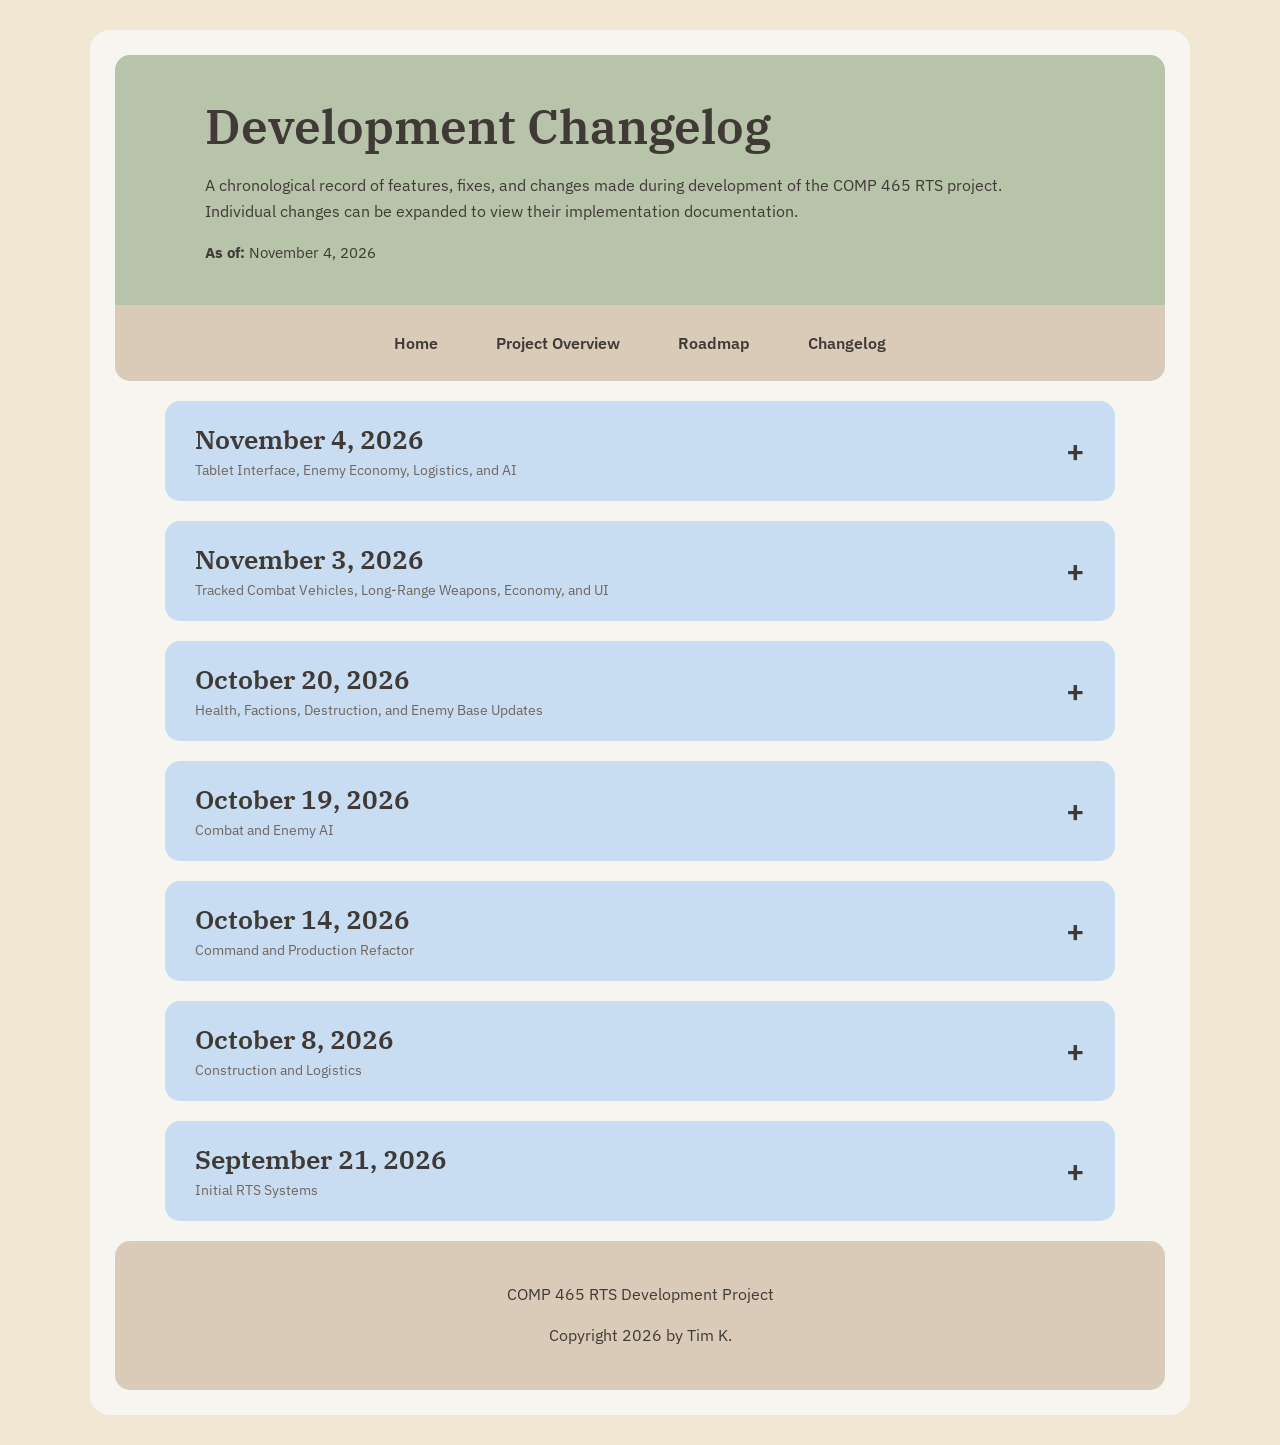
==== commit 64cb4897: "Document November 4 development cycle" ====
--- a/changelog.html
+++ b/changelog.html
@@ -1,5 +1,5 @@
 <!doctype html>
-<!-- Last synced Assets commit: 684f4aa21f631be9e3af350d1e509ee539ecdbb2 -->
+<!-- Last synced Assets commit: 6230c3d30443e6e0fad97b8535cd4bc8589cc617 -->
 <html lang="en">
   <head>
     <meta charset="UTF-8" />
@@ -88,7 +88,7 @@
           </p>
 
           <p class="as-of-date">
-            <strong>As of:</strong> November 3, 2026
+            <strong>As of:</strong> November 4, 2026
           </p>
         </div>
       </header>
@@ -101,6 +101,254 @@
       </nav>
 
       <main class="page-content">
+
+        <!-- November 4, 2026 -->
+        <details class="date-entry">
+          <summary>
+            November 4, 2026
+            <span class="date-description">
+              Tablet Interface, Enemy Economy, Logistics, and AI
+            </span>
+          </summary>
+
+          <div class="date-content">
+            <details class="change-entry">
+              <summary>Added Tablet Interface Framework</summary>
+
+              <div class="change-documentation">
+                <p>
+                  A new tablet-style RTS interface was added around the existing
+                  HUD. TabletUIManager controls the primary tablet panel and its
+                  open and closed states while preserving the top information
+                  area during normal gameplay.
+                </p>
+
+                <p>
+                  The tablet now animates between retracted and expanded states,
+                  and the top information interface moves with the tablet so the
+                  HUD remains visually connected to the device as it opens and
+                  closes.
+                </p>
+
+                <p>
+                  New tablet UI art and supporting interface assets were also
+                  added for the main tablet, command panel, information panels,
+                  application icons, buttons, edges, connectors, and related
+                  interface elements.
+                </p>
+              </div>
+            </details>
+
+            <details class="change-entry">
+              <summary>Added Tablet Desktop Applications</summary>
+
+              <div class="change-documentation">
+                <p>
+                  TabletDesktopManager was added to provide a desktop-style
+                  application framework inside the expanded main tablet.
+                </p>
+
+                <p>
+                  The current desktop includes Help, Resources, Logistics,
+                  Units, Buildings, Enemy Info, and Upgrades applications.
+                  Applications can be opened and closed independently, allowing
+                  multiple tablet windows to remain available without replacing
+                  the underlying desktop.
+                </p>
+
+                <p>
+                  The Upgrades application is currently a placeholder for future
+                  progression systems, while the other applications establish
+                  the reusable structure for expanding tablet-based management
+                  interfaces later.
+                </p>
+              </div>
+            </details>
+
+            <details class="change-entry">
+              <summary>Expanded Command Hover Tooltips</summary>
+
+              <div class="change-documentation">
+                <p>
+                  Command hover tooltips were expanded beyond the initial
+                  production and construction foundation to cover additional
+                  command-panel actions including movement, routing, Build and
+                  Back navigation, rally controls, warehouse interactions, and
+                  road-related commands.
+                </p>
+
+                <p>
+                  Generic fallback tooltip information is available for command
+                  actions that do not use a production or building-cost entry,
+                  while construction and production options continue to read
+                  their resource and manpower requirements from gameplay data.
+                </p>
+              </div>
+            </details>
+
+            <details class="change-entry">
+              <summary>Added Faction-Specific Resource Managers</summary>
+
+              <div class="change-documentation">
+                <p>
+                  The previous shared resource-management architecture was split
+                  into dedicated Player and Enemy managers while retaining
+                  ResourceManager as the common resource type and API layer.
+                </p>
+
+                <p>
+                  Player and Enemy Money, physical resources, storage, and
+                  manpower can now be tracked independently, establishing the
+                  economy separation required for an RTS opponent that follows
+                  the same production and logistics rules as the Player.
+                </p>
+              </div>
+            </details>
+
+            <details class="change-entry">
+              <summary>Updated Production and Manpower for Factions</summary>
+
+              <div class="change-documentation">
+                <p>
+                  BuildingProductionQueue now resolves the resource manager that
+                  belongs to the production building's faction before checking
+                  affordability, spending resources, reserving manpower, and
+                  completing production.
+                </p>
+
+                <p>
+                  Newly produced units inherit the producing building's faction,
+                  and ManpowerUsage now records the owning faction so destroyed
+                  units return manpower to the correct economy instead of always
+                  affecting the Player.
+                </p>
+              </div>
+            </details>
+
+            <details class="change-entry">
+              <summary>Added Enemy Economy Information</summary>
+
+              <div class="change-documentation">
+                <p>
+                  EnemyInfoUI was added to the tablet so the Enemy faction's
+                  current economy and force state can be inspected during
+                  development and gameplay testing.
+                </p>
+
+                <p>
+                  The interface reports Enemy Money, Food, Water, Fuel, Wood,
+                  Metal, Electronics, manpower usage and capacity, stored
+                  resources, unit count, and building count.
+                </p>
+              </div>
+            </details>
+
+            <details class="change-entry">
+              <summary>Added Autonomous Enemy Vehicle Production</summary>
+
+              <div class="change-documentation">
+                <p>
+                  EnemyAIManager now maintains a configurable Enemy Humvee force
+                  through the normal BuildingProductionQueue instead of relying
+                  on the earlier free-spawn prototype.
+                </p>
+
+                <p>
+                  Enemy Humvees therefore consume the Enemy faction's Money,
+                  resources, and manpower when produced. The manager can queue
+                  replacement vehicles as the active force falls below its
+                  configured goal.
+                </p>
+              </div>
+            </details>
+
+            <details class="change-entry">
+              <summary>Added Enemy Warehouse and Shared Resource Collection</summary>
+
+              <div class="change-documentation">
+                <p>
+                  A physical Enemy Warehouse and EnemyWarehouse transfer system
+                  were added so Enemy logistics vehicles can return collected
+                  resources to the Enemy economy through a dedicated unload
+                  area.
+                </p>
+
+                <p>
+                  EnemyResourceCollector allows Enemy Humvees to locate normal
+                  ResourceNode objects, travel to them using NavMesh movement,
+                  load physical cargo, return to the Enemy Warehouse, unload,
+                  and repeat the collection loop.
+                </p>
+
+                <p>
+                  Enemy collection deliberately uses the same map resource nodes
+                  as Player logistics. Both factions therefore remove resources
+                  from the same finite resource pools, creating direct
+                  competition over Metal, Electronics, and future shared
+                  resource sites.
+                </p>
+              </div>
+            </details>
+
+            <details class="change-entry">
+              <summary>Added Enemy Humvee Resource Roles</summary>
+
+              <div class="change-documentation">
+                <p>
+                  EnemyAIManager can assign produced Humvees to dedicated
+                  resource roles instead of making every vehicle a collector.
+                  Current logistics assignments include a Metal collector and an
+                  Electronics collector.
+                </p>
+
+                <p>
+                  Collector roles use the shared Enemy Warehouse and can be
+                  reassigned as available Enemy Humvees change, leaving
+                  additional vehicles available for patrol and attack behavior.
+                </p>
+              </div>
+            </details>
+
+            <details class="change-entry">
+              <summary>Expanded Enemy Patrol and Attack Routing</summary>
+
+              <div class="change-documentation">
+                <p>
+                  EnemyRouteFollower was expanded to support both one-way attack
+                  routes and looping patrol routes while continuing to use
+                  NavMesh movement and configurable waypoint reach distances.
+                </p>
+
+                <p>
+                  EnemyAIManager can now reserve separate Humvees for resource
+                  collection, patrol duty, and an attack route toward the
+                  Player. Armed Enemy Humvees continue to use faction-aware
+                  targeting and automatically engage Player-owned units or
+                  buildings encountered within weapon range.
+                </p>
+              </div>
+            </details>
+
+            <details class="change-entry">
+              <summary>Fixed Player Resource Tracking Across Factions</summary>
+
+              <div class="change-documentation">
+                <p>
+                  ResourceTopBarUI now explicitly tracks Player-owned warehouses
+                  and Player-owned vehicle cargo instead of scanning every cargo
+                  container in the scene.
+                </p>
+
+                <p>
+                  Resources carried by Enemy collectors therefore no longer
+                  appear in the Player's in-transit totals or hover breakdowns.
+                  The top bar also now resolves the Player resource manager
+                  directly.
+                </p>
+              </div>
+            </details>
+          </div>
+        </details>
 
         <!-- November 3, 2026 -->
         <details class="date-entry">
--- a/css/styles.css
+++ b/css/styles.css
@@ -1,592 +1,616 @@
-/*
-Color Palette
-
-#C9DDF2 - Ocean Blue
-#D9CBB8 - Sand
-#B8C4A9 - Sage
-#C9A89A - Dusty Clay
-#F1E7D3 - Cream
-#F7F5F0 - Soft Off-White
-*/
-
-/* Global styles
------------------------------------- */
-
-html {
-  box-sizing: border-box;
-}
-
-*,
-*:before,
-*:after {
-  box-sizing: inherit;
-}
-
-body {
-  margin: 0;
-  padding: 30px;
-
-  font-family: "IBM Plex Sans", sans-serif;
-
-  color: #6f665e;
-  background: #f1e7d3;
-}
-
-.site-container {
-  background: #f7f5f0;
-
-  padding: 25px;
-
-  border-radius: 20px;
-
-  max-width: 1100px;
-
-  margin: 0 auto;
-}
-
-.content-wrap {
-  max-width: 950px;
-
-  margin: 0 auto;
-
-  padding: 40px;
-
-  overflow: hidden;
-}
-
-/* Text
------------------------------------- */
-
-h1,
-h2,
-h3 {
-  font-family: "IBM Plex Serif", serif;
-}
-
-h1 {
-  font-size: 3em;
-  font-weight: 600;
-
-  margin-top: 0;
-}
-
-h2 {
-  font-size: 2em;
-  font-weight: 500;
-
-  margin-top: 0;
-}
-
-h3 {
-  font-weight: 600;
-}
-
-p {
-  line-height: 1.6;
-}
-
-a {
-  color: #4f6679;
-}
-
-a:hover {
-  color: #2f4558;
-}
-
-/* Header
------------------------------------- */
-
-header {
-  background: #b8c4a9;
-
-  color: #3f3a35;
-
-  border-radius: 15px 15px 0 0;
-}
-
-header h1,
-header h2 {
-  margin-bottom: 10px;
-}
-
-/* Development Notices
------------------------------------- */
-
-.ai-notice,
-.purpose-notice {
-  margin-top: 20px;
-  margin-bottom: 20px;
-
-  background: #f7f5f0;
-
-  border-radius: 12px;
-}
-
-.notice-content {
-  padding: 25px 30px;
-}
-
-.notice-content h2 {
-  margin-top: 0;
-  margin-bottom: 12px;
-
-  color: #3f3a35;
-}
-
-.notice-content p:last-child {
-  margin-bottom: 0;
-}
-
-/* AI-Assisted Development Notice */
-
-.ai-notice {
-  border: 6px solid #a83232;
-}
-
-.ai-notice h2 {
-  color: #8f2929;
-}
-
-/* Project Purpose Notice */
-
-.purpose-notice {
-  border: 5px solid #d29419;
-}
-
-.purpose-notice h2 {
-  color: #9a6810;
-}
-
-/* Navigation
------------------------------------- */
-
-nav {
-  background: #d9cbb8;
-
-  text-align: center;
-
-  padding: 15px;
-
-  margin-bottom: 20px;
-
-  border-radius: 0 0 15px 15px;
-}
-
-nav a {
-  display: inline-block;
-
-  margin: 5px 15px;
-
-  padding: 8px 12px;
-
-  text-decoration: none;
-
-  font-weight: 600;
-
-  color: #3f3a35;
-
-  border-radius: 8px;
-}
-
-nav a:hover {
-  background: #f7f5f0;
-}
-
-/* Main Sections
------------------------------------- */
-
-section {
-  margin-bottom: 20px;
-
-  border-radius: 15px;
-}
-
-.welcome {
-  background: #c9ddf2;
-}
-
-.links-section {
-  background: #d9cbb8;
-}
-
-/* Collapsible Date Sections
------------------------------------- */
-
-.page-content {
-  max-width: 950px;
-  margin: 20px auto;
-}
-
-.date-entry {
-  background: #c9ddf2;
-
-  margin-bottom: 20px;
-
-  border-radius: 15px;
-
-  overflow: hidden;
-}
-
-.date-entry summary {
-  cursor: pointer;
-
-  padding: 22px 30px;
-
-  font-family: "IBM Plex Serif", serif;
-
-  font-size: 1.6em;
-
-  font-weight: 600;
-
-  color: #3f3a35;
-
-  list-style: none;
-
-  user-select: none;
-}
-
-.date-entry summary::-webkit-details-marker {
-  display: none;
-}
-
-.date-entry summary::after {
-  content: "+";
-
-  float: right;
-
-  font-family: "IBM Plex Sans", sans-serif;
-
-  font-size: 1.2em;
-
-  font-weight: 600;
-}
-
-.date-entry[open] summary::after {
-  content: "−";
-}
-
-.date-entry summary:hover {
-  background: rgba(255, 255, 255, 0.25);
-}
-
-.date-description {
-  display: block;
-
-  margin-top: 5px;
-
-  font-family: "IBM Plex Sans", sans-serif;
-
-  font-size: 0.55em;
-
-  font-weight: 400;
-
-  color: #6f665e;
-}
-
-.date-content {
-  padding: 0 30px 30px;
-}
-
-/* Documentation Feature Sections
------------------------------------- */
-
-.feature {
-  background: #f7f5f0;
-
-  padding: 25px;
-
-  margin-top: 20px;
-
-  border-radius: 12px;
-}
-
-.feature:first-child {
-  margin-top: 0;
-}
-
-.feature h3 {
-  margin-top: 0;
-
-  color: #3f3a35;
-}
-
-/* Changelog
------------------------------------- */
-
-.change-list {
-  background: #f7f5f0;
-
-  padding: 25px 25px 25px 45px;
-
-  border-radius: 12px;
-
-  line-height: 1.7;
-}
-
-.change-list li {
-  margin-bottom: 12px;
-}
-
-.change-list li:last-child {
-  margin-bottom: 0;
-}
-
-/* Homepage Cards
------------------------------------- */
-
-.page-links {
-  display: flex;
-
-  gap: 20px;
-
-  flex-wrap: wrap;
-}
-
-.page-card {
-  flex: 1;
-
-  min-width: 220px;
-
-  padding: 20px;
-
-  background: #f7f5f0;
-
-  border-radius: 12px;
-
-  text-decoration: none;
-
-  color: #6f665e;
-
-  transition:
-    transform 0.15s ease,
-    box-shadow 0.15s ease;
-}
-
-.page-card:hover {
-  transform: translateY(-3px);
-
-  box-shadow: 0 5px 12px rgba(0, 0, 0, 0.12);
-}
-
-.page-card h3 {
-  margin-top: 0;
-}
-
-/* Changelog
------------------------------------- */
-
-.changelog {
-  background: #c9ddf2;
-}
-
-.change-list {
-  line-height: 1.7;
-}
-
-.change-list li {
-  margin-bottom: 12px;
-}
-
-/* Documentation
------------------------------------- */
-
-.documentation-cycle {
-  background: #c9ddf2;
-}
-
-.feature {
-  background: #f7f5f0;
-
-  padding: 25px;
-
-  margin-top: 20px;
-
-  border-radius: 12px;
-}
-
-.feature h3 {
-  margin-top: 0;
-
-  font-size: 1.4em;
-
-  color: #3f3a35;
-}
-
-/* Project Overview
------------------------------------- */
-
-.project-section {
-  background: #c9ddf2;
-}
-
-.project-section.alternate {
-  background: #d9cbb8;
-}
-
-.project-section ul {
-  line-height: 1.8;
-}
-
-/* Roadmap
------------------------------------- */
-
-.roadmap-entry {
-  margin-bottom: 20px;
-
-  border-radius: 15px;
-
-  overflow: hidden;
-}
-
-.roadmap-entry summary {
-  cursor: pointer;
-
-  padding: 22px 30px;
-
-  font-family: "IBM Plex Serif", serif;
-
-  font-size: 1.6em;
-
-  font-weight: 600;
-
-  color: #3f3a35;
-
-  list-style: none;
-
-  user-select: none;
-}
-
-.roadmap-entry summary::-webkit-details-marker {
-  display: none;
-}
-
-.roadmap-entry summary::after {
-  content: "+";
-
-  float: right;
-
-  font-family: "IBM Plex Sans", sans-serif;
-
-  font-size: 1.2em;
-}
-
-.roadmap-entry[open] summary::after {
-  content: "−";
-}
-
-.roadmap-entry summary:hover {
-  background: rgba(255, 255, 255, 0.25);
-}
-
-.roadmap-content {
-  padding: 0 30px 30px;
-}
-
-.roadmap-item {
-  background: #f7f5f0;
-
-  padding: 20px 25px;
-
-  margin-top: 15px;
-
-  border-radius: 12px;
-}
-
-.roadmap-item:first-child {
-  margin-top: 0;
-}
-
-.roadmap-item h3 {
-  margin-top: 0;
-
-  margin-bottom: 8px;
-
-  color: #3f3a35;
-}
-
-.roadmap-item p {
-  margin-bottom: 0;
-}
-
-/* Roadmap Categories */
-
-.completed-entry {
-  background: #b8c4a9;
-}
-
-.progress-entry {
-  background: #c9ddf2;
-}
-
-.priority-entry {
-  background: #d9cbb8;
-}
-
-.backlog-entry {
-  background: #c9ddf2;
-}
-
-.future-entry {
-  background: #c9a89a;
-}
-
-/* Footer
------------------------------------- */
-
-footer {
-  background: #d9cbb8;
-
-  color: #3f3a35;
-
-  text-align: center;
-
-  border-radius: 15px;
-
-  margin-bottom: 0;
-}
-
-footer .content-wrap {
-  padding-top: 25px;
-  padding-bottom: 25px;
-}
-
-/* Responsive Layout
------------------------------------- */
-
-@media screen and (max-width: 700px) {
-  body {
-    padding: 10px;
-  }
-
-  .site-container {
-    padding: 12px;
-  }
-
-  .content-wrap {
-    padding: 25px;
-  }
-
-  h1 {
-    font-size: 2.2em;
-  }
-
-  h2 {
-    font-size: 1.6em;
-  }
-
-  nav a {
-    display: block;
-
-    margin: 5px 0;
-  }
-
-  .page-links {
-    display: block;
-  }
-
-  .page-card {
-    display: block;
-
-    margin-bottom: 15px;
-  }
-}
+/*
+Color Palette
+
+#C9DDF2 - Ocean Blue
+#D9CBB8 - Sand
+#B8C4A9 - Sage
+#C9A89A - Dusty Clay
+#F1E7D3 - Cream
+#F7F5F0 - Soft Off-White
+*/
+
+/* Global styles
+------------------------------------ */
+
+html {
+  box-sizing: border-box;
+}
+
+*,
+*:before,
+*:after {
+  box-sizing: inherit;
+}
+
+body {
+  margin: 0;
+  padding: 30px;
+
+  font-family: "IBM Plex Sans", sans-serif;
+
+  color: #6f665e;
+  background: #f1e7d3;
+}
+
+.site-container {
+  background: #f7f5f0;
+
+  padding: 25px;
+
+  border-radius: 20px;
+
+  max-width: 1100px;
+
+  margin: 0 auto;
+}
+
+.content-wrap {
+  max-width: 950px;
+
+  margin: 0 auto;
+
+  padding: 40px;
+
+  overflow: hidden;
+}
+
+/* Text
+------------------------------------ */
+
+h1,
+h2,
+h3 {
+  font-family: "IBM Plex Serif", serif;
+}
+
+h1 {
+  font-size: 3em;
+  font-weight: 600;
+
+  margin-top: 0;
+}
+
+h2 {
+  font-size: 2em;
+  font-weight: 500;
+
+  margin-top: 0;
+}
+
+h3 {
+  font-weight: 600;
+}
+
+p {
+  line-height: 1.6;
+}
+
+a {
+  color: #4f6679;
+}
+
+a:hover {
+  color: #2f4558;
+}
+
+/* Header
+------------------------------------ */
+
+header {
+  background: #b8c4a9;
+
+  color: #3f3a35;
+
+  border-radius: 15px 15px 0 0;
+}
+
+header h1,
+header h2 {
+  margin-bottom: 10px;
+}
+
+.as-of-date {
+  margin-bottom: 0;
+
+  font-size: 0.95em;
+}
+
+/* Development Notices
+------------------------------------ */
+
+.ai-notice,
+.purpose-notice {
+  margin-top: 20px;
+  margin-bottom: 20px;
+
+  background: #f7f5f0;
+
+  border-radius: 12px;
+}
+
+.notice-content {
+  padding: 25px 30px;
+}
+
+.notice-content h2 {
+  margin-top: 0;
+  margin-bottom: 12px;
+
+  color: #3f3a35;
+}
+
+.notice-content p:last-child {
+  margin-bottom: 0;
+}
+
+/* AI-Assisted Development Notice */
+
+.ai-notice {
+  border: 6px solid #a83232;
+}
+
+.ai-notice h2 {
+  color: #8f2929;
+}
+
+/* Project Purpose Notice */
+
+.purpose-notice {
+  border: 5px solid #d29419;
+}
+
+.purpose-notice h2 {
+  color: #9a6810;
+}
+
+/* Navigation
+------------------------------------ */
+
+nav {
+  background: #d9cbb8;
+
+  text-align: center;
+
+  padding: 15px;
+
+  margin-bottom: 20px;
+
+  border-radius: 0 0 15px 15px;
+}
+
+nav a {
+  display: inline-block;
+
+  margin: 5px 15px;
+
+  padding: 8px 12px;
+
+  text-decoration: none;
+
+  font-weight: 600;
+
+  color: #3f3a35;
+
+  border-radius: 8px;
+}
+
+nav a:hover {
+  background: #f7f5f0;
+}
+
+/* Main Sections
+------------------------------------ */
+
+section {
+  margin-bottom: 20px;
+
+  border-radius: 15px;
+}
+
+.welcome {
+  background: #c9ddf2;
+}
+
+.links-section {
+  background: #d9cbb8;
+}
+
+/* Collapsible Date Sections
+------------------------------------ */
+
+.page-content {
+  max-width: 950px;
+  margin: 20px auto;
+}
+
+.date-entry {
+  background: #c9ddf2;
+
+  margin-bottom: 20px;
+
+  border-radius: 15px;
+
+  overflow: hidden;
+}
+
+.date-entry summary {
+  position: relative;
+
+  cursor: pointer;
+
+  padding: 22px 65px 22px 30px;
+
+  font-family: "IBM Plex Serif", serif;
+
+  font-size: 1.6em;
+
+  font-weight: 600;
+
+  color: #3f3a35;
+
+  list-style: none;
+
+  user-select: none;
+}
+
+.date-entry summary::-webkit-details-marker {
+  display: none;
+}
+
+.date-entry summary::after {
+  content: "+";
+
+  position: absolute;
+  top: 50%;
+  right: 30px;
+
+  transform: translateY(-50%);
+
+  font-family: "IBM Plex Sans", sans-serif;
+
+  font-size: 1.2em;
+
+  font-weight: 600;
+
+  line-height: 1;
+}
+
+.date-entry[open] summary::after {
+  content: "−";
+}
+
+.date-entry summary:hover {
+  background: rgba(255, 255, 255, 0.25);
+}
+
+.date-description {
+  display: block;
+
+  margin-top: 5px;
+
+  font-family: "IBM Plex Sans", sans-serif;
+
+  font-size: 0.55em;
+
+  font-weight: 400;
+
+  color: #6f665e;
+}
+
+.date-content {
+  padding: 0 30px 30px;
+}
+
+/* Documentation Feature Sections
+------------------------------------ */
+
+.feature {
+  background: #f7f5f0;
+
+  padding: 25px;
+
+  margin-top: 20px;
+
+  border-radius: 12px;
+}
+
+.feature:first-child {
+  margin-top: 0;
+}
+
+.feature h3 {
+  margin-top: 0;
+
+  color: #3f3a35;
+}
+
+/* Changelog
+------------------------------------ */
+
+.change-list {
+  background: #f7f5f0;
+
+  padding: 25px 25px 25px 45px;
+
+  border-radius: 12px;
+
+  line-height: 1.7;
+}
+
+.change-list li {
+  margin-bottom: 12px;
+}
+
+.change-list li:last-child {
+  margin-bottom: 0;
+}
+
+/* Homepage Cards
+------------------------------------ */
+
+.page-links {
+  display: flex;
+
+  gap: 20px;
+
+  flex-wrap: wrap;
+}
+
+.page-card {
+  flex: 1;
+
+  min-width: 220px;
+
+  padding: 20px;
+
+  background: #f7f5f0;
+
+  border-radius: 12px;
+
+  text-decoration: none;
+
+  color: #6f665e;
+
+  transition:
+    transform 0.15s ease,
+    box-shadow 0.15s ease;
+}
+
+.page-card:hover {
+  transform: translateY(-3px);
+
+  box-shadow: 0 5px 12px rgba(0, 0, 0, 0.12);
+}
+
+.page-card h3 {
+  margin-top: 0;
+}
+
+/* Changelog
+------------------------------------ */
+
+.changelog {
+  background: #c9ddf2;
+}
+
+.change-list {
+  line-height: 1.7;
+}
+
+.change-list li {
+  margin-bottom: 12px;
+}
+
+/* Documentation
+------------------------------------ */
+
+.documentation-cycle {
+  background: #c9ddf2;
+}
+
+.feature {
+  background: #f7f5f0;
+
+  padding: 25px;
+
+  margin-top: 20px;
+
+  border-radius: 12px;
+}
+
+.feature h3 {
+  margin-top: 0;
+
+  font-size: 1.4em;
+
+  color: #3f3a35;
+}
+
+/* Project Overview
+------------------------------------ */
+
+.project-section {
+  background: #c9ddf2;
+}
+
+.project-section.alternate {
+  background: #d9cbb8;
+}
+
+.project-section ul {
+  line-height: 1.8;
+}
+
+/* Roadmap
+------------------------------------ */
+
+.roadmap-entry {
+  margin-bottom: 20px;
+
+  border-radius: 15px;
+
+  overflow: hidden;
+}
+
+.roadmap-entry summary {
+  position: relative;
+
+  cursor: pointer;
+
+  padding: 22px 65px 22px 30px;
+
+  font-family: "IBM Plex Serif", serif;
+
+  font-size: 1.6em;
+
+  font-weight: 600;
+
+  color: #3f3a35;
+
+  list-style: none;
+
+  user-select: none;
+}
+
+.roadmap-entry summary::-webkit-details-marker {
+  display: none;
+}
+
+.roadmap-entry summary::after {
+  content: "+";
+
+  position: absolute;
+  top: 50%;
+  right: 30px;
+
+  transform: translateY(-50%);
+
+  font-family: "IBM Plex Sans", sans-serif;
+
+  font-size: 1.2em;
+
+  font-weight: 600;
+
+  line-height: 1;
+}
+
+.roadmap-entry[open] summary::after {
+  content: "−";
+}
+
+.roadmap-entry summary:hover {
+  background: rgba(255, 255, 255, 0.25);
+}
+
+.roadmap-content {
+  padding: 0 30px 30px;
+}
+
+.roadmap-item {
+  background: #f7f5f0;
+
+  padding: 20px 25px;
+
+  margin-top: 15px;
+
+  border-radius: 12px;
+}
+
+.roadmap-item:first-child {
+  margin-top: 0;
+}
+
+.roadmap-item h3 {
+  margin-top: 0;
+
+  margin-bottom: 8px;
+
+  color: #3f3a35;
+}
+
+.roadmap-item p {
+  margin-bottom: 0;
+}
+
+/* Roadmap Categories */
+
+.completed-entry {
+  background: #b8c4a9;
+}
+
+.progress-entry {
+  background: #c9ddf2;
+}
+
+.priority-entry {
+  background: #d9cbb8;
+}
+
+.backlog-entry {
+  background: #c9ddf2;
+}
+
+.future-entry {
+  background: #c9a89a;
+}
+
+/* Footer
+------------------------------------ */
+
+footer {
+  background: #d9cbb8;
+
+  color: #3f3a35;
+
+  text-align: center;
+
+  border-radius: 15px;
+
+  margin-bottom: 0;
+}
+
+footer .content-wrap {
+  padding-top: 25px;
+  padding-bottom: 25px;
+}
+
+/* Responsive Layout
+------------------------------------ */
+
+@media screen and (max-width: 700px) {
+  body {
+    padding: 10px;
+  }
+
+  .site-container {
+    padding: 12px;
+  }
+
+  .content-wrap {
+    padding: 25px;
+  }
+
+  h1 {
+    font-size: 2.2em;
+  }
+
+  h2 {
+    font-size: 1.6em;
+  }
+
+  nav a {
+    display: block;
+
+    margin: 5px 0;
+  }
+
+  .page-links {
+    display: block;
+  }
+
+  .page-card {
+    display: block;
+
+    margin-bottom: 15px;
+  }
+}
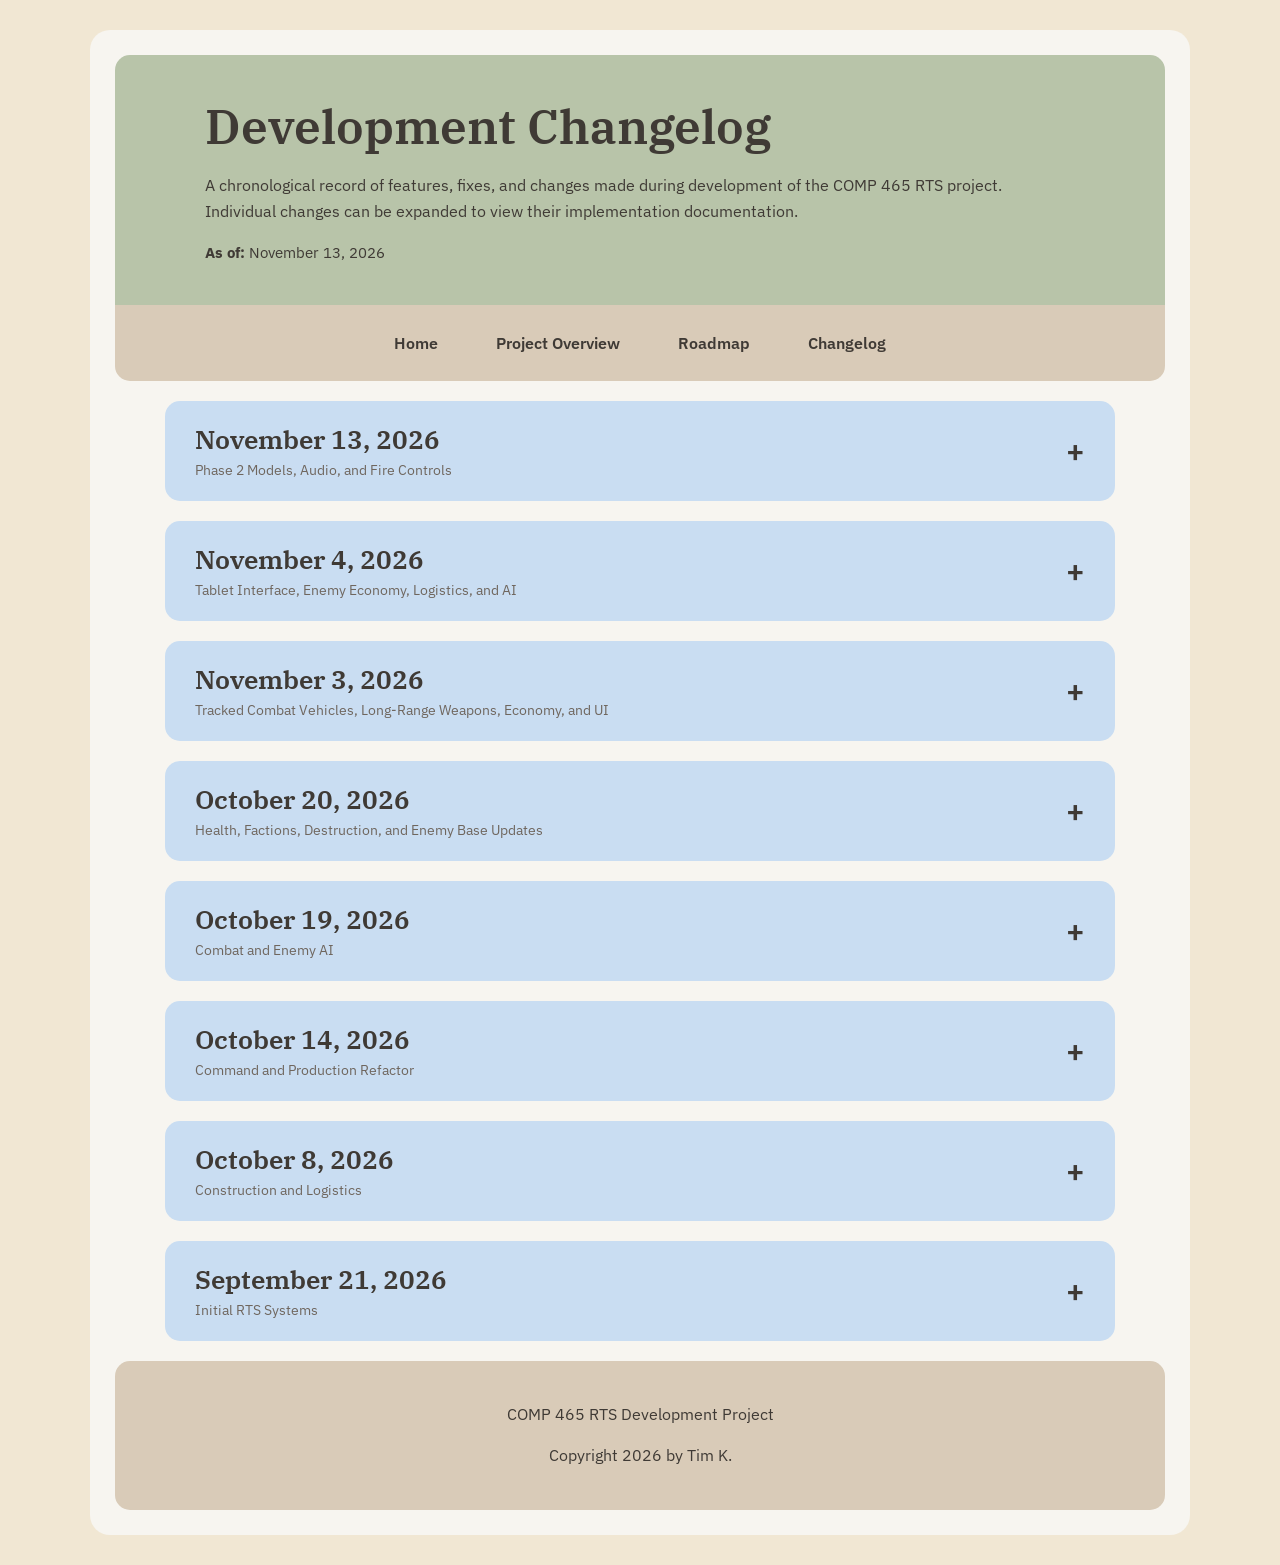
==== commit 1fe38c4b: "Document November 13 Phase 2 work cycle Update models, audio, fire controls, settings, and roadmap p" ====
--- a/changelog.html
+++ b/changelog.html
@@ -1,5 +1,5 @@
 <!doctype html>
-<!-- Last synced Assets commit: 6230c3d30443e6e0fad97b8535cd4bc8589cc617 -->
+<!-- Last synced Assets commit: 379f18059c1fa95f6d739cfec1a03237e201d554 -->
 <html lang="en">
   <head>
     <meta charset="UTF-8" />
@@ -88,7 +88,7 @@
           </p>
 
           <p class="as-of-date">
-            <strong>As of:</strong> November 4, 2026
+            <strong>As of:</strong> November 13, 2026
           </p>
         </div>
       </header>
@@ -101,6 +101,60 @@
       </nav>
 
       <main class="page-content">
+
+        <!-- November 13, 2026 -->
+        <details class="date-entry">
+          <summary>
+            November 13, 2026
+            <span class="date-description">Phase 2 Models, Audio, and Fire Controls</span>
+          </summary>
+          <div class="date-content">
+            <details class="change-entry">
+              <summary>Updated Vehicle Models</summary>
+              <div class="change-documentation">
+                <p>Integrated low-poly military vehicle models into the existing gameplay prefabs. Turret and launcher pivots, visual orientation, and fire points were adjusted to work with the current weapon systems.</p>
+              </div>
+            </details>
+
+            <details class="change-entry">
+              <summary>Added Hold Fire and Fire at Will Controls</summary>
+              <div class="change-documentation">
+                <p>Selected combat vehicles can now toggle automatic firing through the S slot of the existing command panel. The shared IAttackController interface lets direct-fire and projectile weapons respond to the same command.</p>
+                <p>Hold Fire clears the target and cancels unlaunched salvo shots while leaving movement orders unchanged. Projectiles already in flight continue. Fire at Will allows automatic engagement of hostile targets in range without issuing a pursuit order.</p>
+              </div>
+            </details>
+
+            <details class="change-entry">
+              <summary>Expanded Gameplay Audio</summary>
+              <div class="change-documentation">
+                <p>Added configurable sounds for weapon shots, projectile launches and impacts, and command execution, along with background music and vehicle driving loops.</p>
+                <p>Independent one-shot playback allows impact sounds to finish after their projectile is destroyed. Driving audio follows vehicle movement, fades out when stopped or paused, and uses positional attenuation.</p>
+              </div>
+            </details>
+
+            <details class="change-entry">
+              <summary>Added Audio Settings</summary>
+              <div class="change-documentation">
+                <p>Added an Audio section with separate background-music and vehicle-movement volume sliders. Changes apply immediately and are saved between sessions.</p>
+                <p>Vehicle movement volume scales each prefab's configured engine volume and applies to existing and newly spawned vehicles without changing weapon or music volume.</p>
+              </div>
+            </details>
+
+            <details class="change-entry">
+              <summary>Updated Enemy Intelligence Panels</summary>
+              <div class="change-documentation">
+                <p>Separated Enemy economy, resources, and warehouse storage from manpower, unit counts, and building counts across two tablet text panels. Both displays share the same refresh cycle.</p>
+              </div>
+            </details>
+
+            <details class="change-entry">
+              <summary>Updated Phase 2 Documentation</summary>
+              <div class="change-documentation">
+                <p>Updated the Phase 2 technical write-up to cover unit creation and control, construction, resource collection and consumption, the tablet-based UI, and planned improvements. Added project organization and credits for imported models, music, and sound effects.</p>
+              </div>
+            </details>
+          </div>
+        </details>
 
         <!-- November 4, 2026 -->
         <details class="date-entry">
